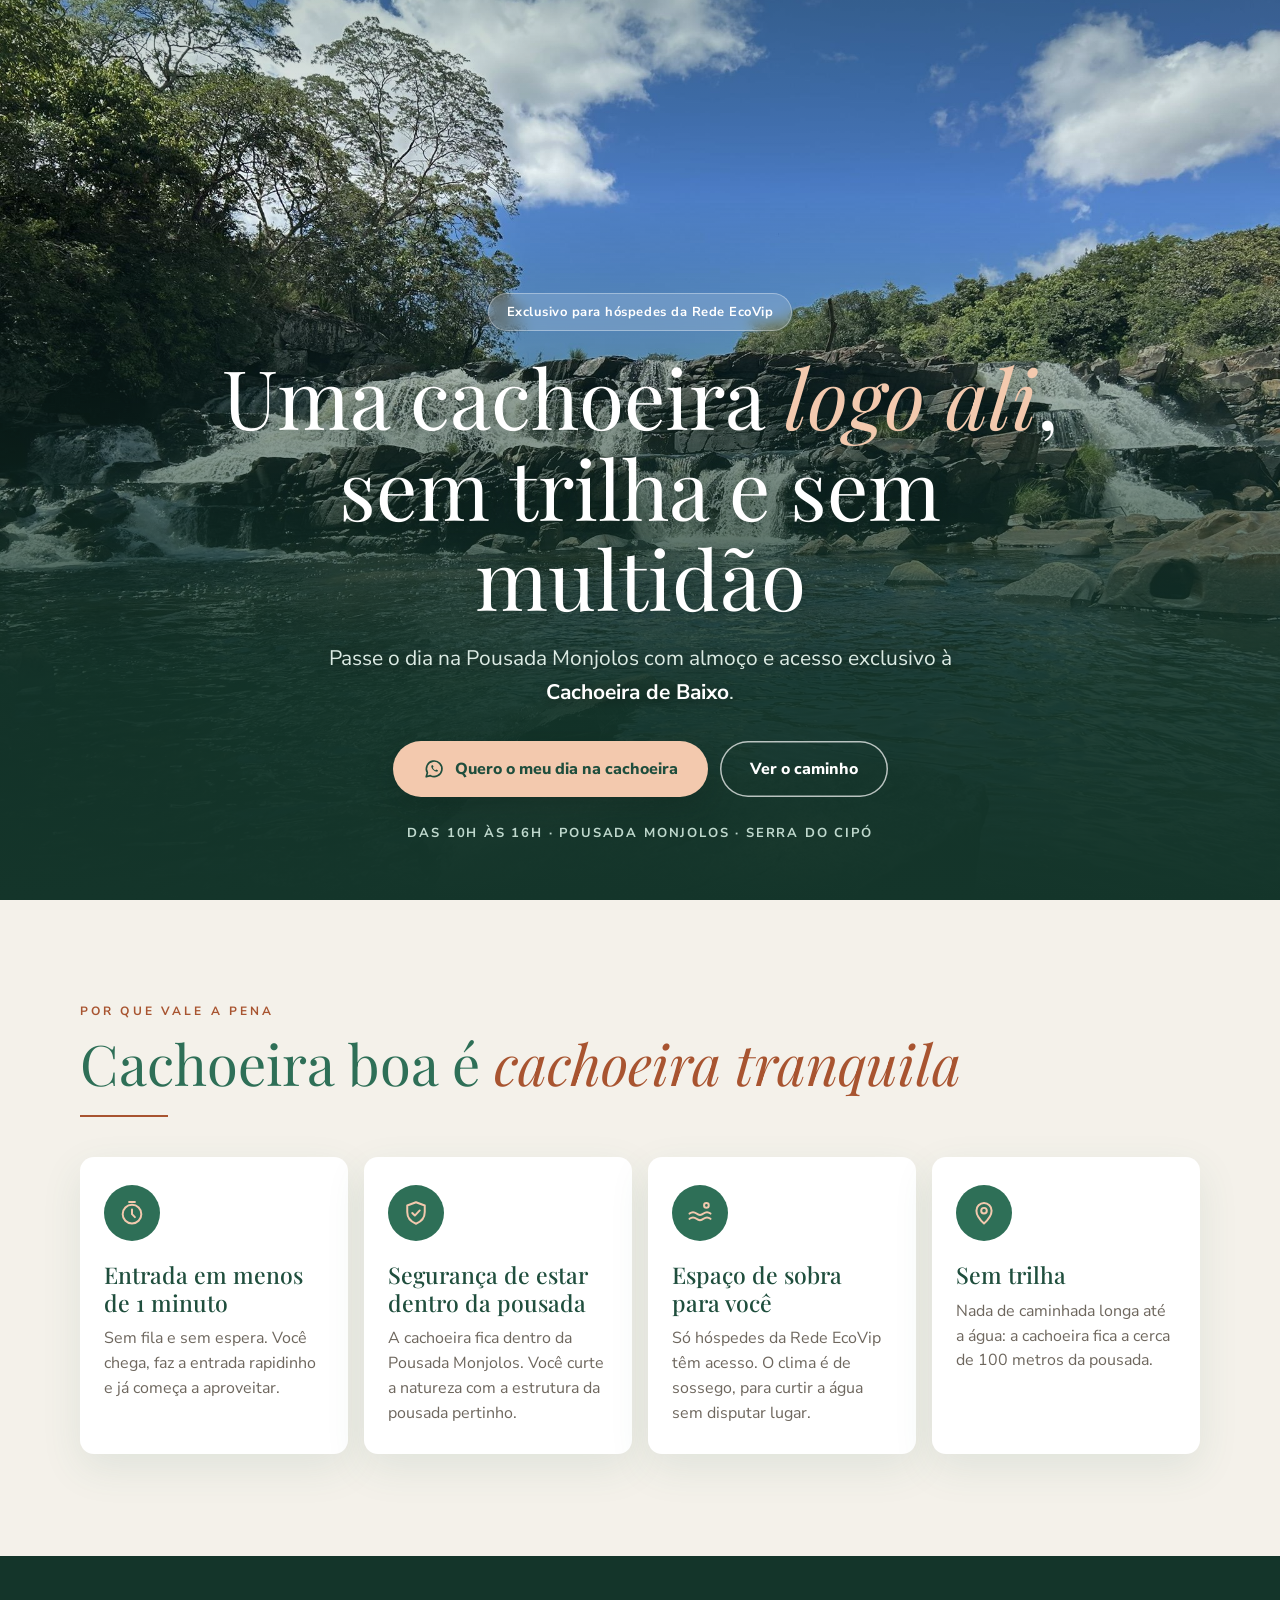
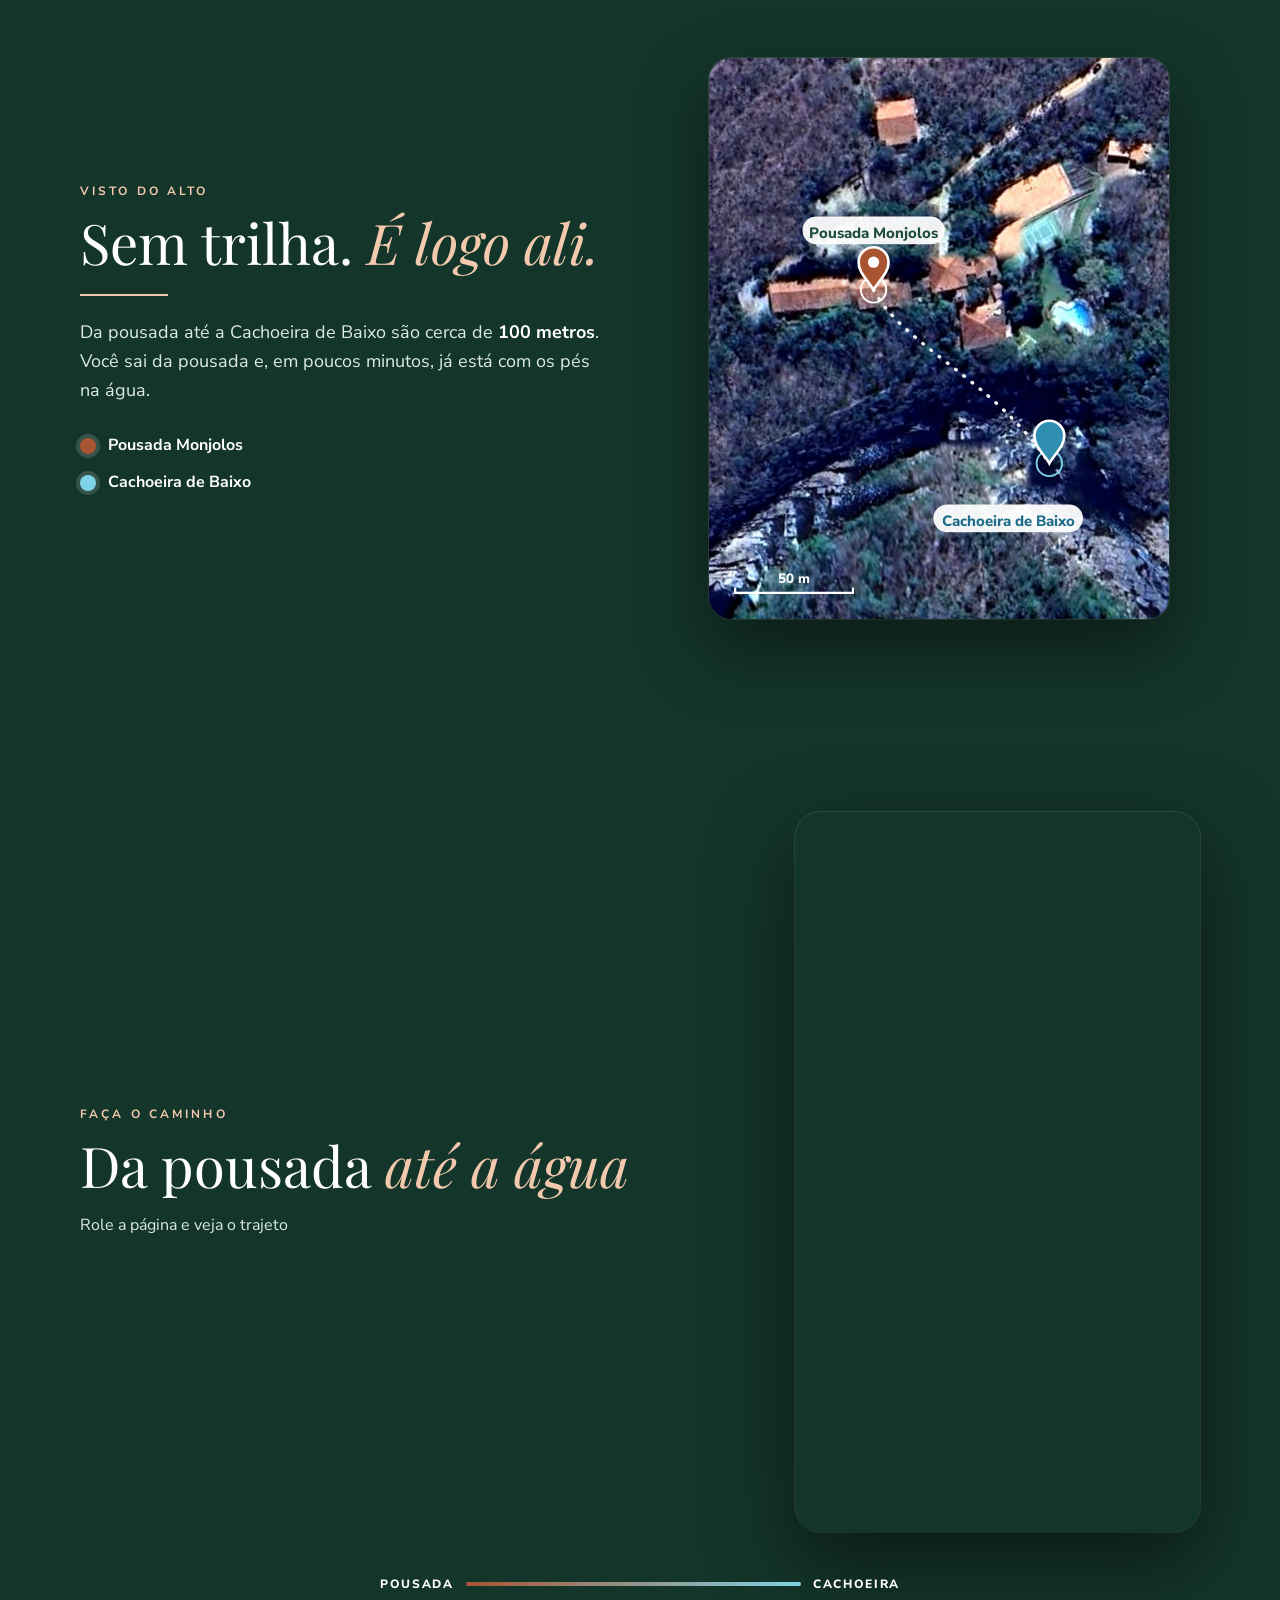
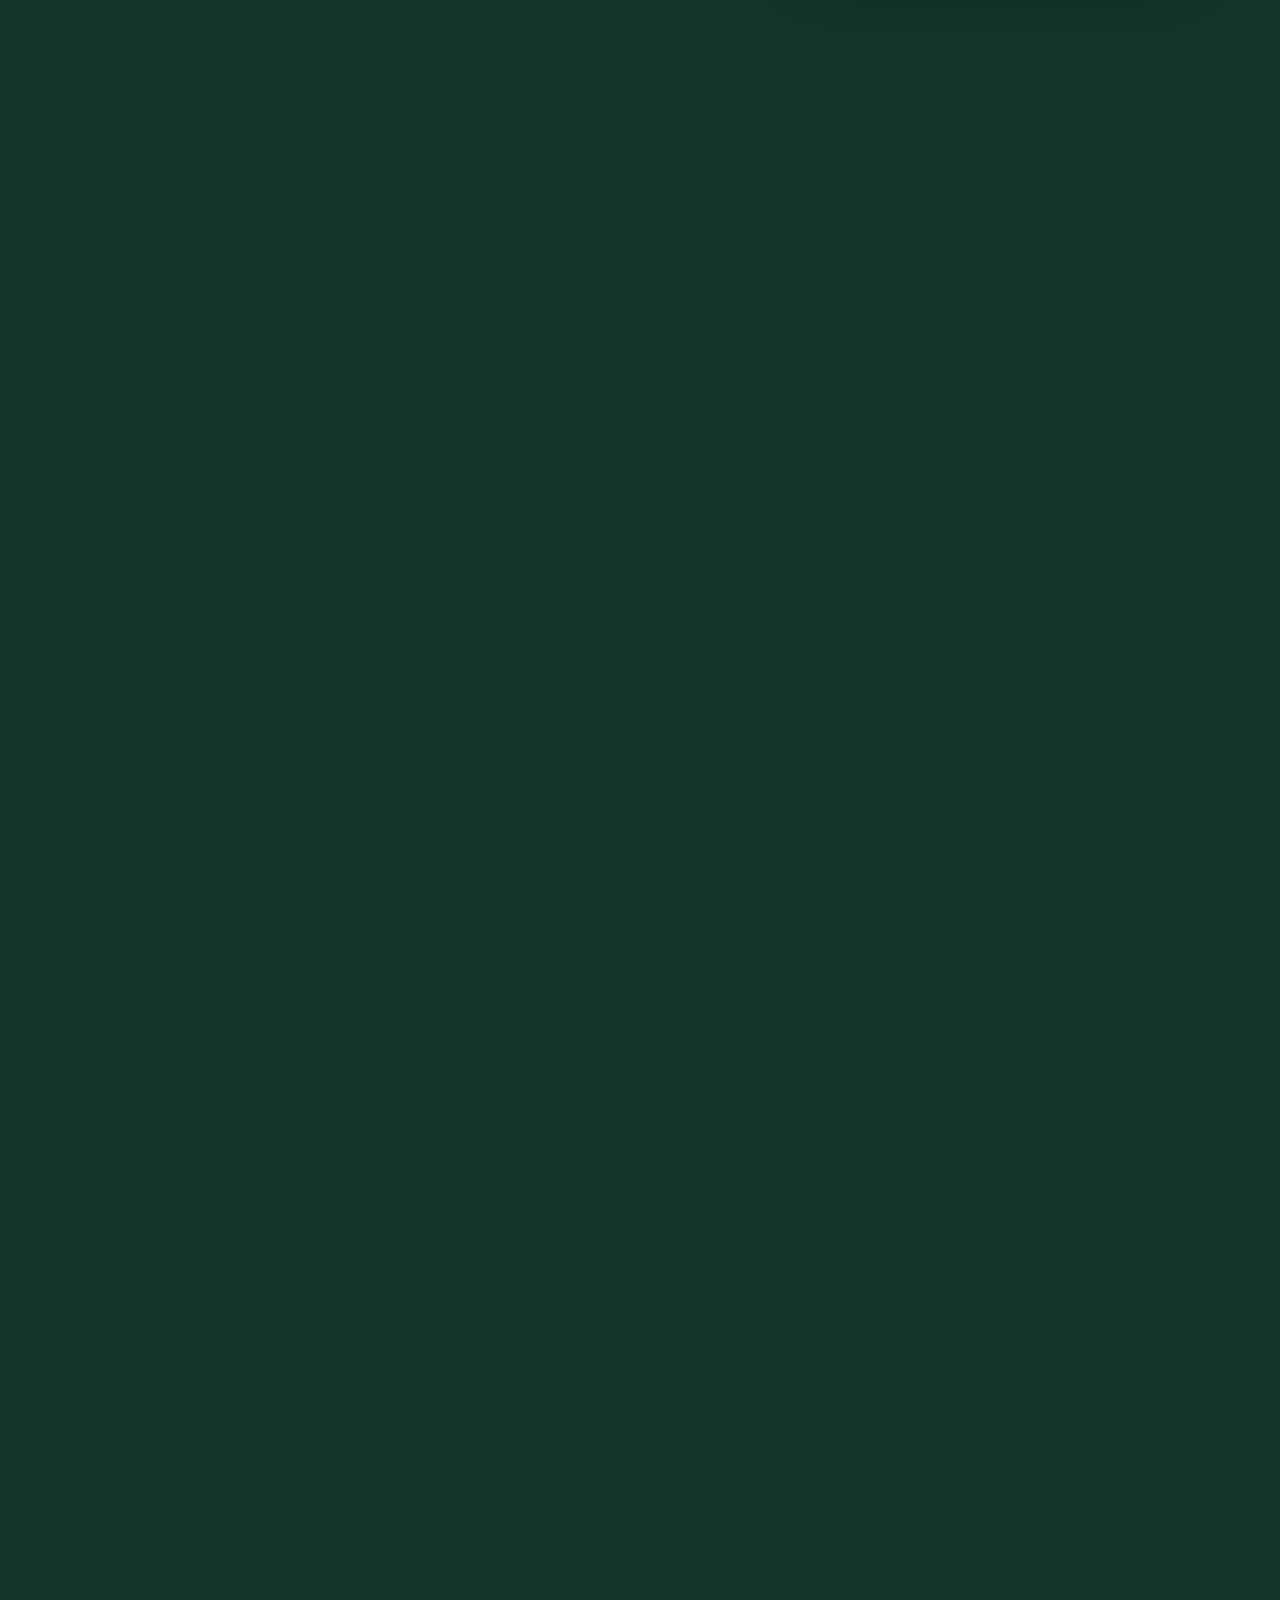
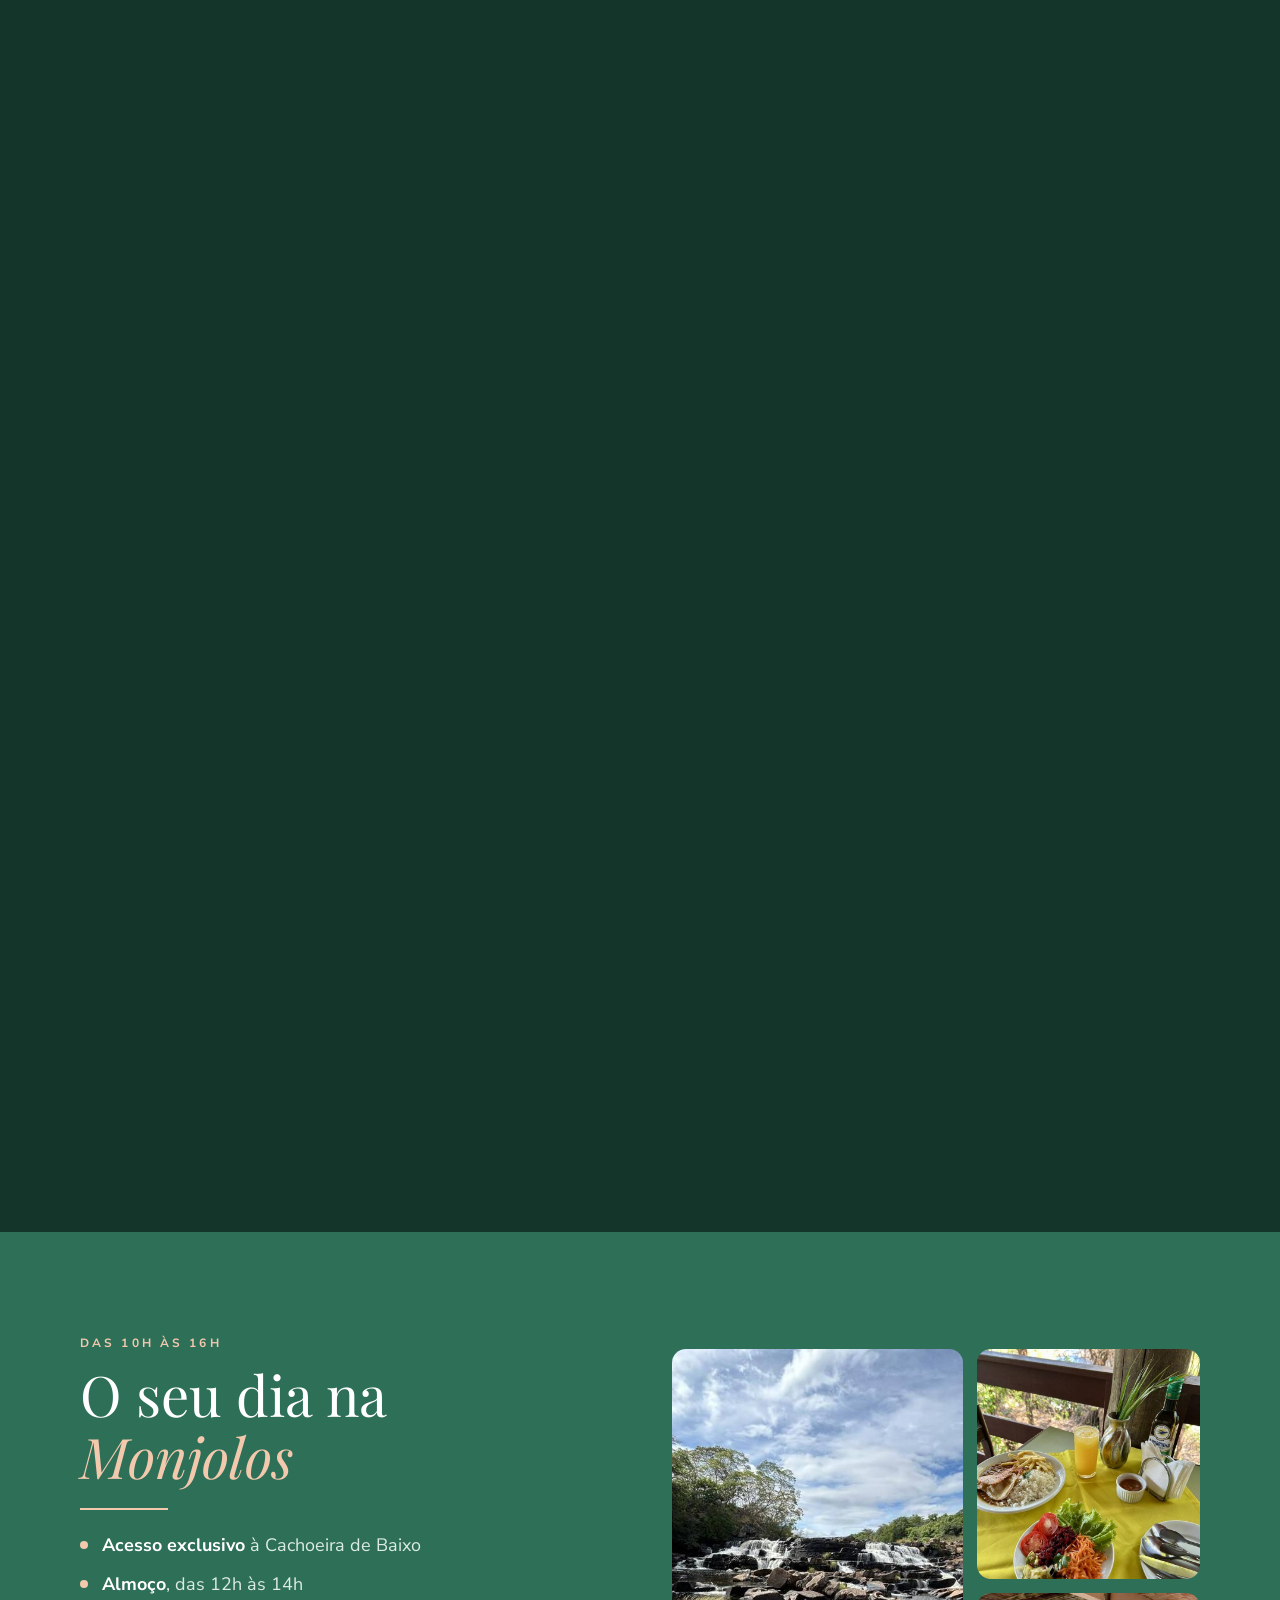
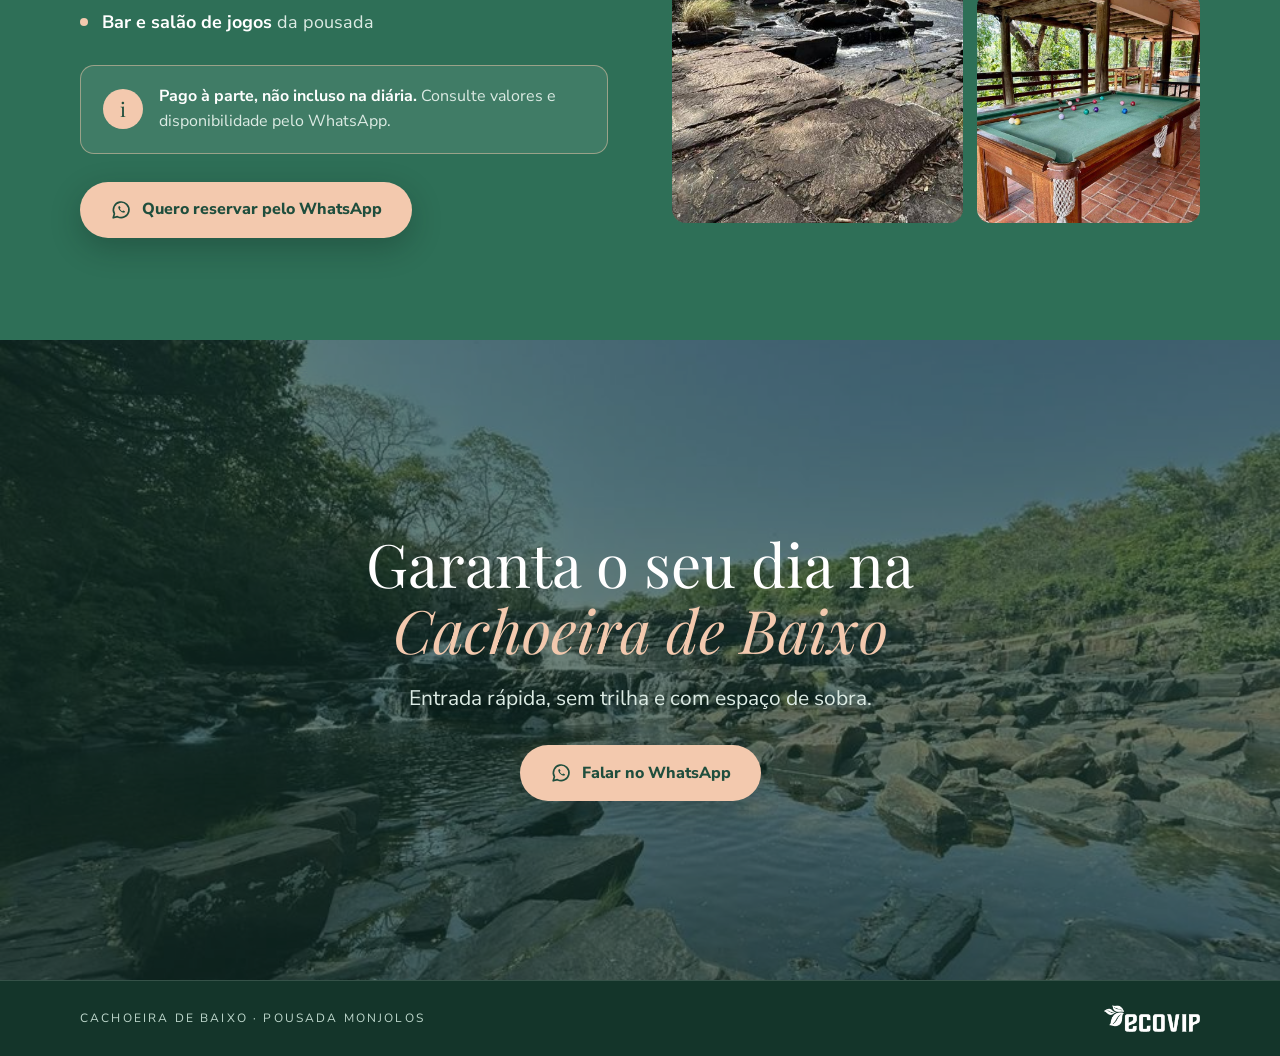
==== campanhas/cachoeira/index.html @ 19cc54f8 "Atualiza site, tour virtual e landing page da Cachoeira de Baixo Co-Authored-By: Claude Opus 5.5 <no" ====
<!doctype html>
<html lang="pt-BR">
<head>
<meta charset="utf-8">
<meta name="viewport" content="width=device-width, initial-scale=1">
<title>Cachoeira de Baixo | Pousada Monjolos · Rede EcoVip</title>
<meta name="description" content="Um dia na Pousada Monjolos com almoço e acesso exclusivo à Cachoeira de Baixo, para hóspedes da Rede EcoVip. Entrada rápida, sem trilha e com poucas pessoas.">
<link rel="preconnect" href="https://fonts.googleapis.com">
<link rel="preconnect" href="https://fonts.gstatic.com" crossorigin>
<link rel="stylesheet" href="https://fonts.googleapis.com/css2?family=Playfair+Display:ital,wght@0,400;0,500;1,400;1,500&family=Nunito+Sans:wght@300;400;600;700;800&display=swap">
<link rel="stylesheet" href="estilo.css">
</head>
<body>

<main class="lp">
  <section class="capa">
    <img class="capa__foto" src="img/capa.jpg" alt="Cachoeira de Baixo, com quedas d’água sobre as pedras" width="1600" height="1200" fetchpriority="high">
    <div class="capa__texto">
      <p class="selo">Exclusivo para hóspedes da Rede EcoVip</p>
      <h1 class="titulo titulo--capa">Uma cachoeira <em>logo ali</em>, sem trilha e sem multidão</h1>
      <p class="capa__linha">Passe o dia na Pousada Monjolos com almoço e acesso exclusivo à <strong>Cachoeira de Baixo</strong>.</p>
      <div class="capa__acoes">
        <a class="botao" href="https://wa.me/5531999582502?text=Ol%C3%A1!%20Quero%20reservar%20o%20meu%20dia%20na%20Cachoeira%20de%20Baixo%2C%20na%20Pousada%20Monjolos." target="_blank" rel="noopener"><svg viewBox="0 0 24 24" aria-hidden="true"><path d="M3.5 20.5 4.8 16A8.5 8.5 0 1 1 8 19.2l-4.5 1.3Z"/><path class="botao__fone" d="M9 8.5c0 3.3 3.2 6.5 6.5 6.5l1-1.5-2-1-1 .8c-1-.4-2.4-1.8-2.8-2.8l.8-1-1-2L9 8.5Z"/></svg>Quero o meu dia na cachoeira</a>
        <a class="botao botao--vazado" href="#caminho">Ver o caminho</a>
      </div>
      <p class="capa__info">Das 10h às 16h · Pousada Monjolos · Serra do Cipó</p>
    </div>
  </section>

  <section class="secao creme">
    <div class="dentro">
      <p class="sub">Por que vale a pena</p>
      <h2 class="titulo">Cachoeira boa é <em>cachoeira tranquila</em></h2>
      <div class="fio"></div>
      <ul class="motivos">
        <li class="motivo">
          <span class="motivo__ic" aria-hidden="true"><svg viewBox="0 0 24 24"><circle cx="12" cy="13" r="8"/><path d="M12 9v4l2.5 2.5M9.5 2.5h5"/></svg></span>
          <h3>Entrada em menos de 1&nbsp;minuto</h3>
          <p>Sem fila e sem espera. Você chega, faz a entrada rapidinho e já começa a aproveitar.</p>
        </li>
        <li class="motivo">
          <span class="motivo__ic" aria-hidden="true"><svg viewBox="0 0 24 24"><path d="M12 2.8 4.5 5.6v5.6c0 4.6 3.1 8.3 7.5 10 4.4-1.7 7.5-5.4 7.5-10V5.6L12 2.8Z"/><path d="m8.8 12 2.2 2.2 4.2-4.4"/></svg></span>
          <h3>Segurança de estar dentro da pousada</h3>
          <p>A cachoeira fica dentro da Pousada Monjolos. Você curte a natureza com a estrutura da pousada pertinho.</p>
        </li>
        <li class="motivo">
          <span class="motivo__ic" aria-hidden="true"><svg viewBox="0 0 24 24"><path d="M3 17c2-1.6 4-1.6 6 0s4 1.6 6 0 4-1.6 6 0M3 12.5c2-1.6 4-1.6 6 0s4 1.6 6 0 4-1.6 6 0"/><circle cx="17.5" cy="5.5" r="2"/></svg></span>
          <h3>Espaço de sobra para você</h3>
          <p>Só hóspedes da Rede EcoVip têm acesso. O clima é de sossego, para curtir a água sem disputar lugar.</p>
        </li>
        <li class="motivo">
          <span class="motivo__ic" aria-hidden="true"><svg viewBox="0 0 24 24"><path d="M12 21s-6.5-6-6.5-11a6.5 6.5 0 0 1 13 0c0 5-6.5 11-6.5 11Z"/><circle cx="12" cy="10" r="2.4"/></svg></span>
          <h3>Sem trilha</h3>
          <p>Nada de caminhada longa até a água: a cachoeira fica a cerca de 100&nbsp;metros da pousada.</p>
        </li>
      </ul>
    </div>
  </section>

  <section class="secao escuro" id="mapa">
    <div class="dentro mapa">
      <div class="mapa__texto">
        <p class="sub">Visto do alto</p>
        <h2 class="titulo">Sem trilha. <em>É logo ali.</em></h2>
        <div class="fio"></div>
        <p class="txt">Da pousada até a Cachoeira de Baixo são cerca de <strong>100 metros</strong>. Você sai da pousada e, em poucos minutos, já está com os pés na água.</p>
        <ul class="legenda">
          <li><span class="legenda__ponto legenda__ponto--pousada"></span>Pousada Monjolos</li>
          <li><span class="legenda__ponto legenda__ponto--cachoeira"></span>Cachoeira de Baixo</li>
        </ul>
      </div>
      <figure class="mapa__figura">
        <img src="img/mapa.jpg" alt="Imagem de satélite com a Pousada Monjolos e, logo abaixo, a Cachoeira de Baixo" width="1230" height="1500" loading="lazy">
        <svg class="mapa__marcas" viewBox="0 0 1230 1500" aria-hidden="true">
          <path class="mapa__rota" d="M440 620 C 520 770, 760 860, 910 1084"/>
          <g class="mapa__pino mapa__pino--pousada" transform="translate(440 620)">
            <circle class="mapa__onda" r="34"/>
            <path d="M0 0 C -14 -26 -40 -44 -40 -74 A 40 40 0 0 1 40 -74 C 40 -44 14 -26 0 0 Z"/>
            <circle cy="-74" r="15" class="mapa__miolo"/>
          </g>
          <g class="mapa__rotulo" transform="translate(440 480)"><rect x="-190" y="-56" width="380" height="74" rx="37"/><text y="-8">Pousada Monjolos</text></g>
          <g class="mapa__pino mapa__pino--cachoeira" transform="translate(910 1084)">
            <circle class="mapa__onda" r="34"/>
            <path d="M0 0 C -14 -26 -40 -44 -40 -74 A 40 40 0 0 1 40 -74 C 40 -44 14 -26 0 0 Z"/>
            <path class="mapa__gota" d="M0 -94 C -9 -80 -14 -73 -14 -66 A 14 14 0 0 0 14 -66 C 14 -73 9 -80 0 -94 Z"/>
          </g>
          <g class="mapa__rotulo mapa__rotulo--cachoeira" transform="translate(800 1250)"><rect x="-200" y="-56" width="400" height="74" rx="37"/><text y="-8">Cachoeira de Baixo</text></g>
          <g class="mapa__escala" transform="translate(70 1430)"><path d="M0 -14 V0 H315 V-14"/><text x="157" y="-26">50 m</text></g>
        </svg>
      </figure>
    </div>
  </section>

  <section class="passeio" id="caminho">
    <div class="passeio__palco">
      <div class="passeio__cab">
        <p class="sub">Faça o caminho</p>
        <h2 class="titulo">Da pousada <em>até a água</em></h2>
        <p class="passeio__dica">Role a página e veja o trajeto</p>
      </div>
      <div class="passeio__quadros">
<!-- PASSEIO:INICIO -->
        <figure class="passeio__q"><img src="img/passeio/01.jpg" alt="Saindo da varanda" loading="eager" decoding="async"><figcaption>Saindo da varanda</figcaption></figure>
        <figure class="passeio__q"><img src="img/passeio/02.jpg" alt="Pelo jardim" loading="eager" decoding="async"><figcaption>Pelo jardim</figcaption></figure>
        <figure class="passeio__q"><img src="img/passeio/03.jpg" alt="Passando pela piscina" loading="eager" decoding="async"><figcaption>Passando pela piscina</figcaption></figure>
        <figure class="passeio__q"><img src="img/passeio/04.jpg" alt="A cachoeira já aparece" loading="eager" decoding="async"><figcaption>A cachoeira já aparece</figcaption></figure>
        <figure class="passeio__q"><img src="img/passeio/05.jpg" alt="Mais alguns passos" loading="eager" decoding="async"><figcaption>Mais alguns passos</figcaption></figure>
        <figure class="passeio__q"><img src="img/passeio/06.jpg" alt="Chegando" loading="eager" decoding="async"><figcaption>Chegando</figcaption></figure>
        <figure class="passeio__q"><img src="img/passeio/07.jpg" alt="Pronto: Cachoeira de Baixo" loading="eager" decoding="async"><figcaption>Pronto: Cachoeira de Baixo</figcaption></figure>
<!-- PASSEIO:FIM -->
      </div>
      <div class="passeio__barra" aria-hidden="true"><span>Pousada</span><i></i><span>Cachoeira</span></div>
    </div>
  </section>

  <section class="secao verde">
    <div class="dentro incluso">
      <div>
        <p class="sub">Das 10h às 16h</p>
        <h2 class="titulo">O seu dia na <em>Monjolos</em></h2>
        <div class="fio"></div>
        <ul class="lista">
          <li><span><strong>Acesso exclusivo</strong> à Cachoeira de Baixo</span></li>
          <li><span><strong>Almoço</strong>, das 12h às 14h</span></li>
          <li><span><strong>Bar e salão de jogos</strong> da pousada</span></li>
        </ul>
        <div class="aviso">
          <span class="aviso__i" aria-hidden="true">i</span>
          <p><strong>Pago à parte, não incluso na diária.</strong> Consulte valores e disponibilidade pelo WhatsApp.</p>
        </div>
        <p class="chamada"><a class="botao" href="https://wa.me/5531999582502?text=Ol%C3%A1!%20Quero%20reservar%20o%20meu%20dia%20na%20Cachoeira%20de%20Baixo%2C%20na%20Pousada%20Monjolos." target="_blank" rel="noopener"><svg viewBox="0 0 24 24" aria-hidden="true"><path d="M3.5 20.5 4.8 16A8.5 8.5 0 1 1 8 19.2l-4.5 1.3Z"/><path class="botao__fone" d="M9 8.5c0 3.3 3.2 6.5 6.5 6.5l1-1.5-2-1-1 .8c-1-.4-2.4-1.8-2.8-2.8l.8-1-1-2L9 8.5Z"/></svg>Quero reservar pelo WhatsApp</a></p>
      </div>
      <div class="mosaico">
        <img src="img/cachoeira-05.jpg" alt="Grandes lajes de pedra diante da cachoeira" loading="lazy">
        <img src="img/almoco-03.jpg" alt="Mesa posta com pratos de comida, salada e suco, de frente para a mata" loading="lazy">
        <img src="img/jogos-03.jpg" alt="Mesa de sinuca no salão aberto, com a mata ao fundo" loading="lazy">
      </div>
    </div>
  </section>

  <section class="final">
    <img class="final__foto" src="img/cachoeira-02.jpg" alt="" loading="lazy">
    <div class="final__texto">
      <h2 class="titulo">Garanta o seu dia na <em>Cachoeira de Baixo</em></h2>
      <p class="capa__linha">Entrada rápida, sem trilha e com espaço de sobra.</p>
      <a class="botao" href="https://wa.me/5531999582502?text=Ol%C3%A1!%20Quero%20reservar%20o%20meu%20dia%20na%20Cachoeira%20de%20Baixo%2C%20na%20Pousada%20Monjolos." target="_blank" rel="noopener"><svg viewBox="0 0 24 24" aria-hidden="true"><path d="M3.5 20.5 4.8 16A8.5 8.5 0 1 1 8 19.2l-4.5 1.3Z"/><path class="botao__fone" d="M9 8.5c0 3.3 3.2 6.5 6.5 6.5l1-1.5-2-1-1 .8c-1-.4-2.4-1.8-2.8-2.8l.8-1-1-2L9 8.5Z"/></svg>Falar no WhatsApp</a>
    </div>
  </section>
</main>

<footer class="rodape">
  <span>Cachoeira de Baixo · Pousada Monjolos</span>
  <img src="img/ecovip-branco.png" alt="EcoVip" width="352" height="98" loading="lazy">
</footer>
</body>
</html>
---- campanhas/cachoeira/estilo.css ----
:root {
  --verde: #2E6F57;
  --verde-esc: #1F4E3D;
  --noite: #14352A;
  --terra: #A85430;
  --pessego: #F3C9AE;
  --creme: #F4F1EA;
  --texto: #2D2A26;
  --suave: #6E675E;
  --claro: #DCEBE4;
  --agua: #7FD3E6;
  --raio: 14px;
}

* { box-sizing: border-box; margin: 0; padding: 0; }
html { -webkit-text-size-adjust: 100%; }
body { font-family: 'Nunito Sans', Arial, sans-serif; color: var(--texto); background: var(--creme); line-height: 1.6; }
img { display: block; max-width: 100%; height: auto; }

.dentro { width: min(1120px, 100% - 32px); margin-inline: auto; }
.secao { padding: clamp(64px, 8vw, 112px) 0; }
.creme { background: var(--creme); }
.verde { background: var(--verde); }
.escuro { background: var(--noite); }

.sub { font-size: 12px; font-weight: 700; letter-spacing: .26em; text-transform: uppercase; color: var(--terra); }
.titulo { font-family: 'Playfair Display', Georgia, serif; font-weight: 400; font-size: clamp(36px, 4.6vw, 56px); line-height: 1.1; color: var(--verde); margin-top: 10px; }
.titulo em { font-style: italic; color: var(--terra); }
.fio { width: 88px; height: 2px; background: var(--terra); margin: 22px 0; }
.txt { font-size: 18px; color: var(--suave); }
.txt strong { color: var(--texto); font-weight: 700; }

.verde .sub, .escuro .sub, .passeio .sub { color: var(--pessego); }
.verde .titulo, .escuro .titulo, .passeio .titulo { color: #fff; }
.verde .titulo em, .escuro .titulo em, .passeio .titulo em { color: var(--pessego); }
.verde .fio, .escuro .fio { background: var(--pessego); }
.verde .txt, .escuro .txt { color: var(--claro); }
.verde .txt strong, .escuro .txt strong { color: #fff; }

/* botões */
.botao { display: inline-flex; align-items: center; justify-content: center; gap: 10px; padding: 17px 30px; border-radius: 99px; background: var(--pessego); color: var(--verde-esc); font-size: 16px; font-weight: 800; line-height: 1.2; text-decoration: none; box-shadow: 0 10px 30px rgba(10, 30, 22, .28); transition: background-color .2s ease, transform .2s ease; }
.botao svg { flex: none; width: 22px; height: 22px; fill: none; stroke: currentColor; stroke-width: 1.8; stroke-linejoin: round; }
.botao .botao__fone { fill: currentColor; stroke: none; }
.botao:hover { background: #fff; color: var(--verde-esc); transform: translateY(-2px); }
.botao--vazado { background: transparent; color: #fff; box-shadow: inset 0 0 0 1.5px rgba(255, 255, 255, .7); }
.botao--vazado:hover { background: rgba(255, 255, 255, .14); color: #fff; }

/* capa */
.capa { position: relative; display: flex; align-items: flex-end; justify-content: center; min-height: min(100svh, 900px); background: var(--verde-esc); overflow: hidden; }
.capa__foto { position: absolute; inset: 0; width: 100%; height: 100%; object-fit: cover; object-position: center 45%; }
.capa::after { content: ''; position: absolute; inset: 0; background: linear-gradient(180deg, rgba(20, 53, 42, .25) 0%, rgba(20, 53, 42, 0) 22%, rgba(20, 53, 42, .5) 50%, rgba(20, 53, 42, .92) 76%, var(--noite) 100%); }
.capa__texto { position: relative; z-index: 1; width: min(900px, 100% - 32px); padding: 140px 0 56px; text-align: center; }
.selo { display: inline-block; padding: 8px 18px; border-radius: 99px; background: rgba(255, 255, 255, .16); border: 1px solid rgba(255, 255, 255, .35); color: #fff; font-size: 13px; font-weight: 700; letter-spacing: .04em; backdrop-filter: blur(6px); }
.titulo--capa { color: #fff; font-size: clamp(42px, 6.6vw, 82px); margin-top: 20px; text-shadow: 0 2px 20px rgba(10, 30, 22, .5); }
.titulo--capa em { color: var(--pessego); }
.capa__linha { font-size: clamp(17px, 1.7vw, 21px); color: var(--claro); margin: 20px auto 0; max-width: 640px; text-shadow: 0 1px 14px rgba(10, 30, 22, .55); }
.capa__linha strong { color: #fff; font-weight: 700; }
.capa__acoes { display: flex; flex-wrap: wrap; justify-content: center; gap: 12px; margin-top: 32px; }
.capa__info { margin-top: 26px; color: #BFD8CD; font-size: 13px; font-weight: 700; letter-spacing: .14em; text-transform: uppercase; }

/* motivos */
.motivos { list-style: none; display: grid; grid-template-columns: repeat(4, minmax(0, 1fr)); gap: 16px; margin-top: 40px; }
.motivo { padding: 28px 24px; border-radius: var(--raio); background: #fff; box-shadow: 0 14px 40px rgba(46, 111, 87, .1); }
.motivo__ic { display: grid; place-items: center; width: 56px; height: 56px; border-radius: 50%; background: var(--verde); color: var(--pessego); }
.motivo__ic svg { width: 28px; height: 28px; fill: none; stroke: currentColor; stroke-width: 1.7; stroke-linecap: round; stroke-linejoin: round; }
.motivo h3 { font-family: 'Playfair Display', Georgia, serif; font-weight: 500; font-size: 23px; line-height: 1.2; color: var(--verde-esc); margin: 20px 0 10px; }
.motivo p { color: var(--suave); font-size: 16px; line-height: 1.55; }

/* mapa */
.mapa { display: grid; grid-template-columns: minmax(0, 1fr) minmax(0, 1fr); gap: clamp(32px, 6vw, 80px); align-items: center; }
.legenda { list-style: none; display: grid; gap: 12px; margin-top: 28px; color: #fff; font-weight: 700; }
.legenda li { display: flex; align-items: center; gap: 12px; }
.legenda__ponto { width: 16px; height: 16px; border-radius: 50%; box-shadow: 0 0 0 4px rgba(255, 255, 255, .15); }
.legenda__ponto--pousada { background: var(--terra); }
.legenda__ponto--cachoeira { background: var(--agua); }
.mapa__figura { position: relative; justify-self: center; width: min(100%, 460px); border-radius: 22px; overflow: hidden; box-shadow: 0 30px 70px rgba(0, 0, 0, .45), 0 0 0 1px rgba(255, 255, 255, .12); }
.mapa__figura img { width: 100%; }
.mapa__marcas { position: absolute; inset: 0; width: 100%; height: 100%; }
.mapa__rota { fill: none; stroke: #fff; stroke-width: 9; stroke-linecap: round; stroke-dasharray: 2 26; opacity: .95; animation: rota 1.6s linear infinite; }
.mapa__pino path { stroke: #fff; stroke-width: 7; }
.mapa__pino--pousada path { fill: var(--terra); }
.mapa__pino--cachoeira > path { fill: #2F8FB0; }
.mapa__miolo { fill: #fff; }
.mapa__gota { fill: #fff; stroke: none !important; }
.mapa__onda { fill: none; stroke: #fff; stroke-width: 5; transform-box: fill-box; transform-origin: center; animation: onda 2.2s ease-out infinite; }
.mapa__pino--cachoeira .mapa__onda { stroke: var(--agua); animation-delay: 1.1s; }
.mapa__rotulo rect { fill: rgba(255, 255, 255, .94); }
.mapa__rotulo text { font-family: 'Nunito Sans', Arial, sans-serif; font-size: 40px; font-weight: 800; fill: var(--verde-esc); text-anchor: middle; dominant-baseline: middle; }
.mapa__rotulo--cachoeira text { fill: #1F6E89; }
.mapa__escala path { fill: none; stroke: #fff; stroke-width: 6; }
.mapa__escala text { font-family: 'Nunito Sans', Arial, sans-serif; font-size: 36px; font-weight: 800; fill: #fff; text-anchor: middle; }
@keyframes onda { from { transform: scale(.6); opacity: 1; } to { transform: scale(2.6); opacity: 0; } }
@keyframes rota { to { stroke-dashoffset: -28; } }

/* passeio: a página rola e as fotos avançam até a cachoeira */
.passeio { position: relative; background: var(--noite); }
.passeio__palco { position: relative; display: grid; grid-template-columns: minmax(0, 1fr) auto; align-items: center; gap: clamp(24px, 5vw, 72px); width: min(1120px, 100% - 32px); margin-inline: auto; padding: clamp(64px, 8vw, 104px) 0; }
.passeio__dica { margin-top: 18px; color: var(--claro); font-size: 16px; }
.passeio__quadros { position: relative; display: grid; gap: 16px; width: min(100%, 420px); }
.passeio__q { position: relative; border-radius: 22px; overflow: hidden; background: var(--verde-esc); }
.passeio__q img { width: 100%; aspect-ratio: 9 / 16; object-fit: cover; }
.passeio__q figcaption { position: absolute; left: 16px; right: 16px; bottom: 16px; padding: 12px 18px; border-radius: 99px; background: rgba(255, 255, 255, .94); color: var(--verde-esc); font-weight: 800; font-size: 15px; text-align: center; }
.passeio__barra { display: none; }

/* com suporte à animação ligada à rolagem: palco fixo e as fotos trocam enquanto a página desce */
@supports (animation-timeline: view()) {
  @media (prefers-reduced-motion: no-preference) {
    .passeio { height: calc(var(--quadros, 7) * 70vh + 100vh); view-timeline-name: --passeio; }
    .passeio__palco { position: sticky; top: 0; height: 100vh; height: 100svh; padding: 0; }
    .passeio__quadros { display: block; height: min(80svh, 760px); aspect-ratio: 9 / 16; width: auto; max-width: 100%; border-radius: 26px; overflow: hidden; box-shadow: 0 30px 80px rgba(0, 0, 0, .5), 0 0 0 1px rgba(255, 255, 255, .12); }
    .passeio__q { position: absolute; inset: 0; border-radius: 0; opacity: 0; animation: q-meio linear both; animation-timeline: --passeio; }
    .passeio__q img { height: 100%; aspect-ratio: auto; transform-origin: 50% 60%; animation: q-zoom linear both; animation-timeline: --passeio; }
    .passeio__q:first-child { animation-name: q-ini; }
    .passeio__q:last-child { animation-name: q-fim; }
    .passeio__barra { position: absolute; left: 0; right: 0; bottom: 28px; display: flex; align-items: center; gap: 12px; width: min(520px, 100%); margin-inline: auto; color: #fff; font-size: 12px; font-weight: 800; letter-spacing: .14em; text-transform: uppercase; }
    .passeio__barra i { position: relative; flex: 1; height: 4px; border-radius: 4px; background: rgba(255, 255, 255, .22); overflow: hidden; }
    .passeio__barra i::after { content: ''; position: absolute; inset: 0; background: linear-gradient(90deg, var(--terra), var(--agua)); transform-origin: left; animation: barra linear both; animation-timeline: --passeio; animation-range: contain 0% contain 100%; }
  }
}
@keyframes q-ini { 0%, 70% { opacity: 1; } 100% { opacity: 0; } }
@keyframes q-meio { 0% { opacity: 0; } 25%, 70% { opacity: 1; } 100% { opacity: 0; } }
@keyframes q-fim { 0% { opacity: 0; } 30%, 100% { opacity: 1; } }
@keyframes q-zoom { from { transform: scale(1); } to { transform: scale(1.16); } }
@keyframes barra { from { transform: scaleX(0); } to { transform: scaleX(1); } }
/* PASSEIO:INICIO */
.passeio { --quadros: 7; }
.passeio__q:nth-child(1), .passeio__q:nth-child(1) img { animation-range: contain 0% contain 18.2%; }
.passeio__q:nth-child(2), .passeio__q:nth-child(2) img { animation-range: contain 10.4% contain 32.5%; }
.passeio__q:nth-child(3), .passeio__q:nth-child(3) img { animation-range: contain 24.6% contain 46.8%; }
.passeio__q:nth-child(4), .passeio__q:nth-child(4) img { animation-range: contain 38.9% contain 61.1%; }
.passeio__q:nth-child(5), .passeio__q:nth-child(5) img { animation-range: contain 53.2% contain 75.4%; }
.passeio__q:nth-child(6), .passeio__q:nth-child(6) img { animation-range: contain 67.5% contain 89.6%; }
.passeio__q:nth-child(7), .passeio__q:nth-child(7) img { animation-range: contain 81.8% contain 100%; }
/* PASSEIO:FIM */

/* incluso */
.incluso { display: grid; grid-template-columns: minmax(0, 1fr) minmax(0, 1fr); gap: clamp(32px, 5vw, 64px); align-items: center; }
.lista { list-style: none; display: grid; gap: 12px; margin-top: 4px; color: var(--claro); font-size: 18px; line-height: 1.45; }
.lista li { display: grid; grid-template-columns: 22px 1fr; }
.lista li::before { content: ''; width: 8px; height: 8px; margin-top: 9px; border-radius: 50%; background: var(--pessego); }
.lista strong { color: #fff; font-weight: 700; }
.aviso { display: flex; gap: 16px; align-items: center; margin-top: 30px; padding: 18px 22px; border: 1px solid rgba(243, 201, 174, .5); border-radius: var(--raio); background: rgba(255, 255, 255, .09); color: var(--claro); font-size: 16px; }
.aviso strong { color: #fff; font-weight: 700; }
.aviso__i { flex: none; display: grid; place-items: center; width: 40px; height: 40px; border-radius: 50%; background: var(--pessego); color: var(--verde-esc); font-family: 'Playfair Display', Georgia, serif; font-size: 20px; }
.chamada { margin-top: 28px; }
.mosaico { display: grid; grid-template-columns: 1.3fr 1fr; grid-template-rows: repeat(2, clamp(170px, 18vw, 230px)); gap: 14px; }
.mosaico img { width: 100%; height: 100%; object-fit: cover; border-radius: var(--raio); }
.mosaico img:first-child { grid-row: span 2; }

/* chamada final */
.final { position: relative; display: grid; place-items: center; min-height: min(80svh, 640px); overflow: hidden; background: var(--verde-esc); text-align: center; }
.final__foto { position: absolute; inset: 0; width: 100%; height: 100%; object-fit: cover; }
.final::after { content: ''; position: absolute; inset: 0; background: rgba(20, 53, 42, .62); }
.final__texto { position: relative; z-index: 1; width: min(760px, 100% - 32px); padding: 80px 0; }
.final .titulo { color: #fff; font-size: clamp(36px, 5vw, 60px); }
.final .titulo em { color: var(--pessego); }
.final .botao { margin-top: 30px; }

.rodape { display: flex; justify-content: space-between; align-items: center; gap: 16px; flex-wrap: wrap; background: var(--noite); border-top: 1px solid rgba(255, 255, 255, .14); color: #BFD8CD; font-size: 12px; letter-spacing: .18em; text-transform: uppercase; padding: 24px max(16px, calc((100% - 1120px) / 2)); }
.rodape img { width: 96px; }

@media (max-width: 980px) {
  .motivos { grid-template-columns: repeat(2, minmax(0, 1fr)); }
}

@media (max-width: 820px) {
  .mapa, .incluso { grid-template-columns: 1fr; }
  .passeio__palco { grid-template-columns: 1fr; justify-items: center; text-align: center; }
  .mosaico { grid-template-rows: repeat(2, 180px); }
}

@media (max-width: 820px) {
  @supports (animation-timeline: view()) {
    @media (prefers-reduced-motion: no-preference) {
      .passeio__palco { align-content: center; gap: 18px; }
      .passeio__cab .titulo { font-size: 30px; }
      .passeio__dica, .passeio__cab .sub { display: none; }
      .passeio__quadros { height: min(66svh, 600px); }
      .passeio__barra { bottom: 18px; padding-inline: 16px; }
    }
  }
}

@media (max-width: 560px) {
  .motivos { grid-template-columns: 1fr; }
  .capa__acoes .botao { width: 100%; }
  .sub { letter-spacing: .2em; }
  .rodape { justify-content: center; text-align: center; }
}
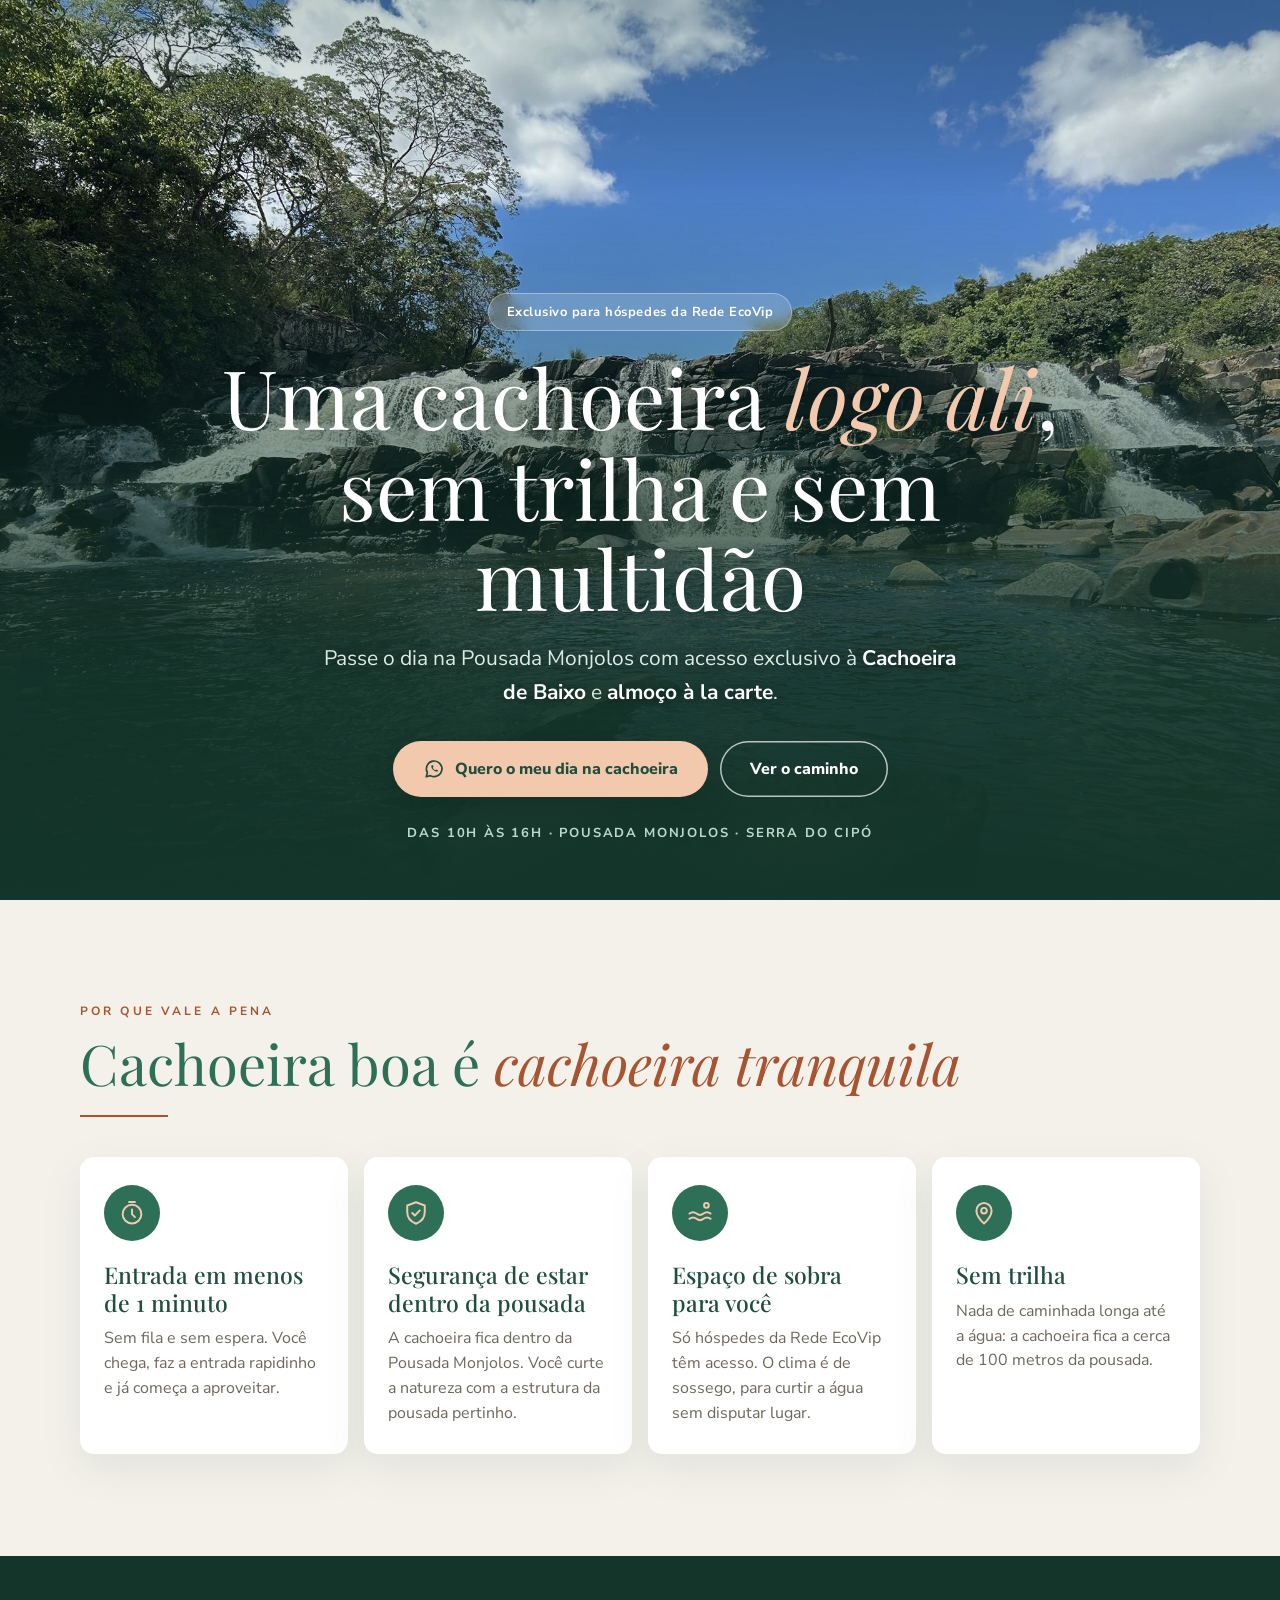
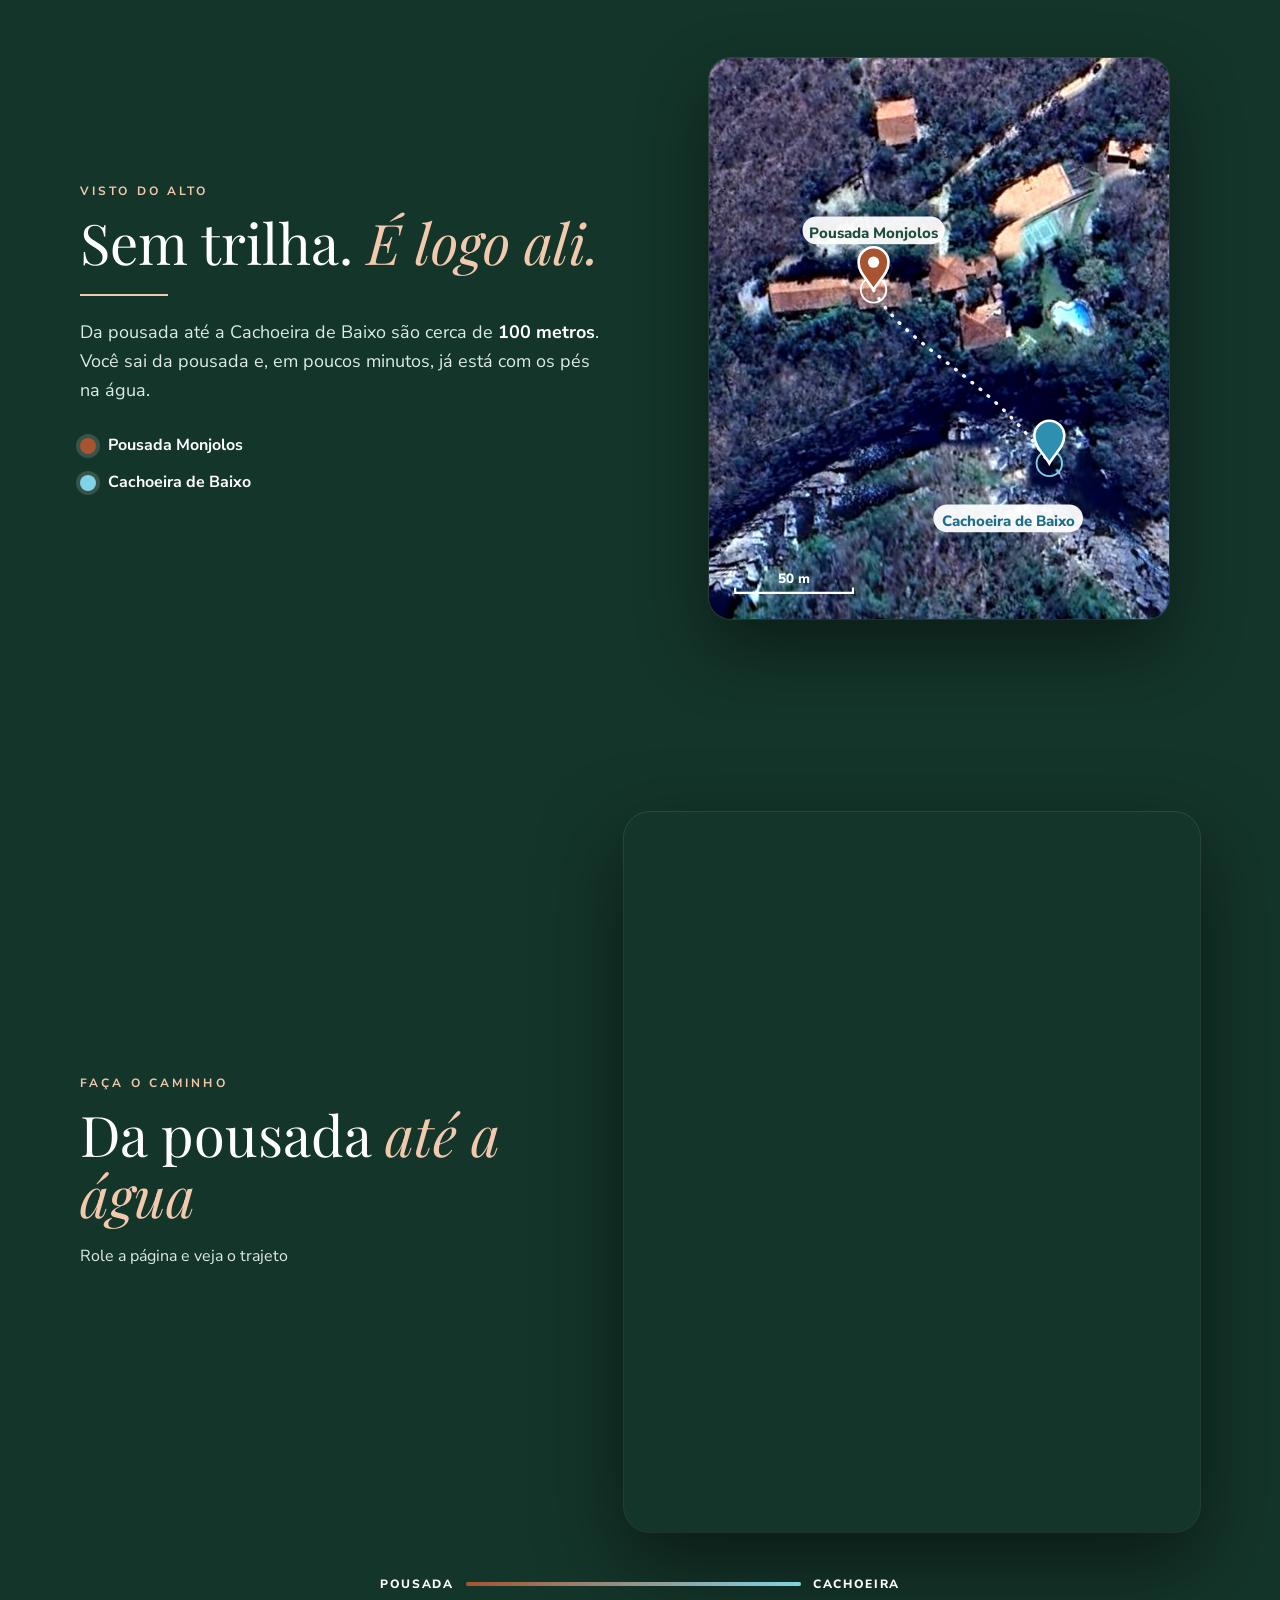
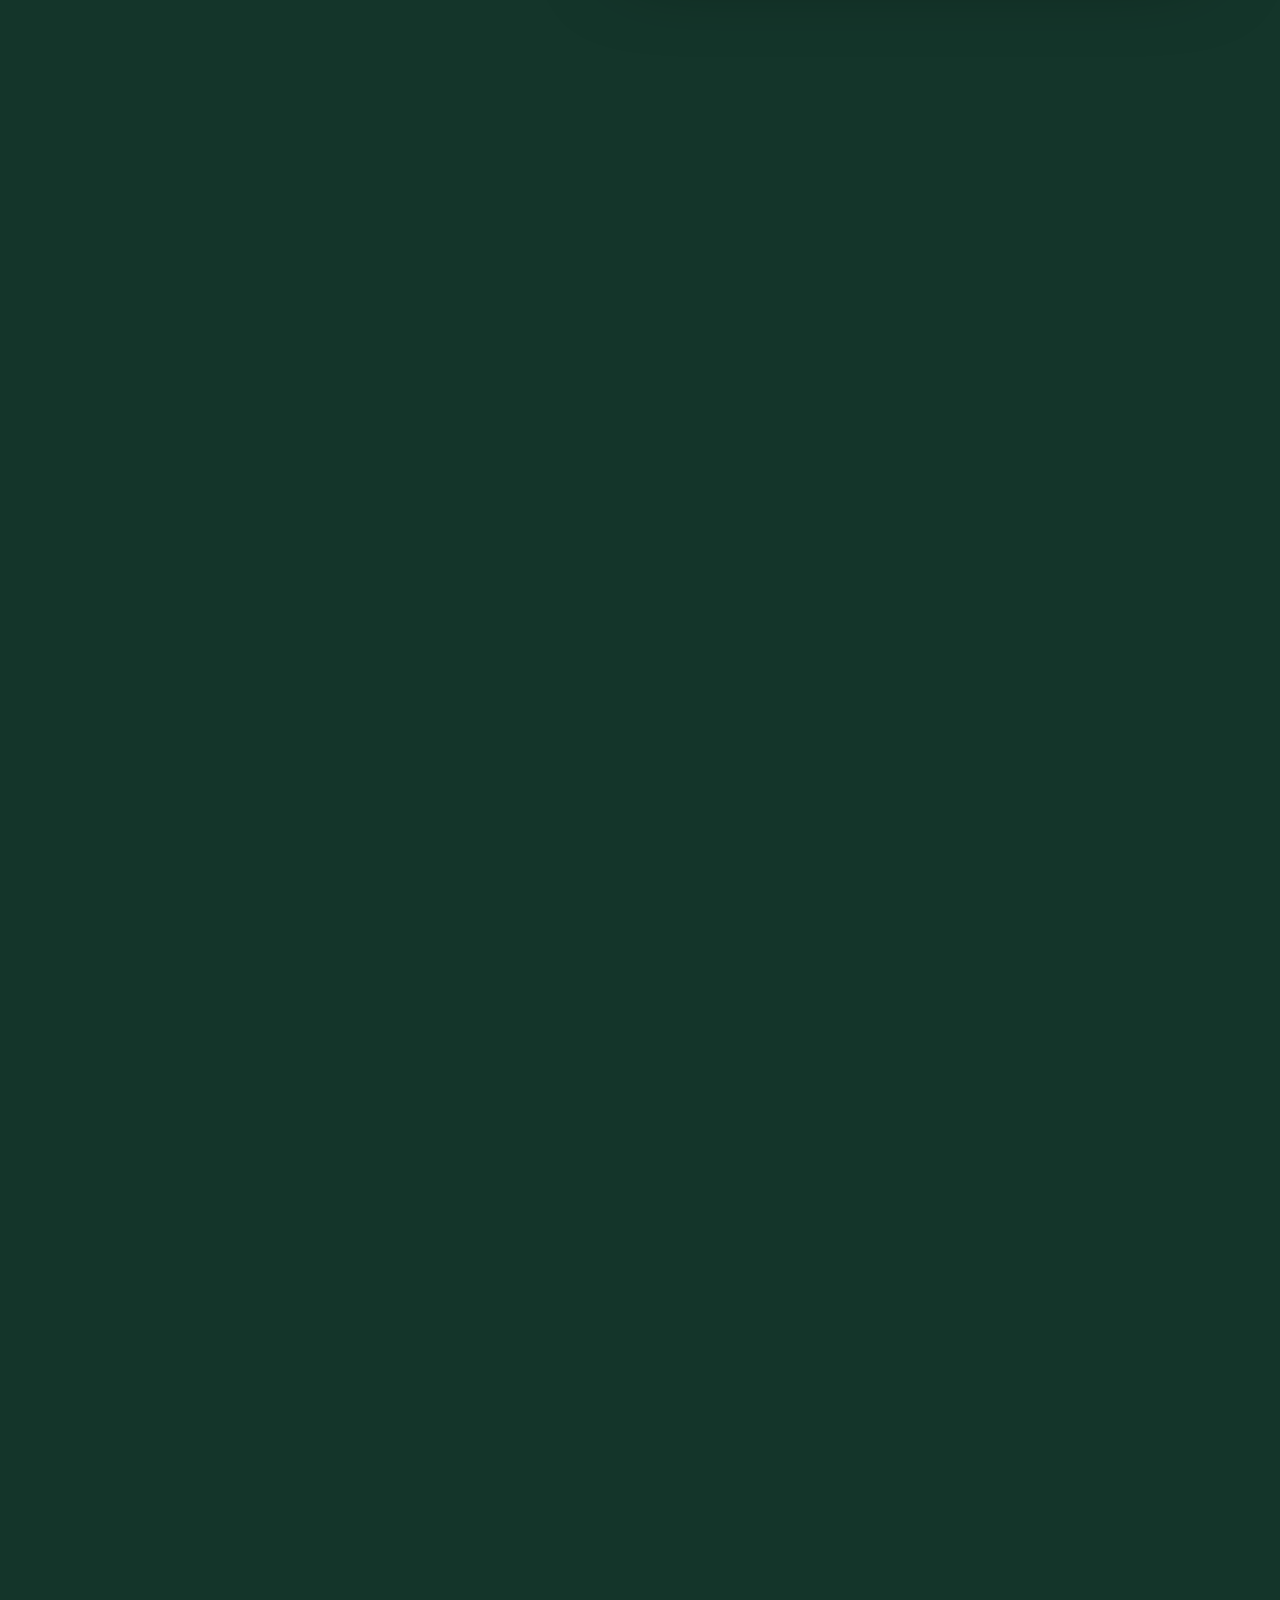
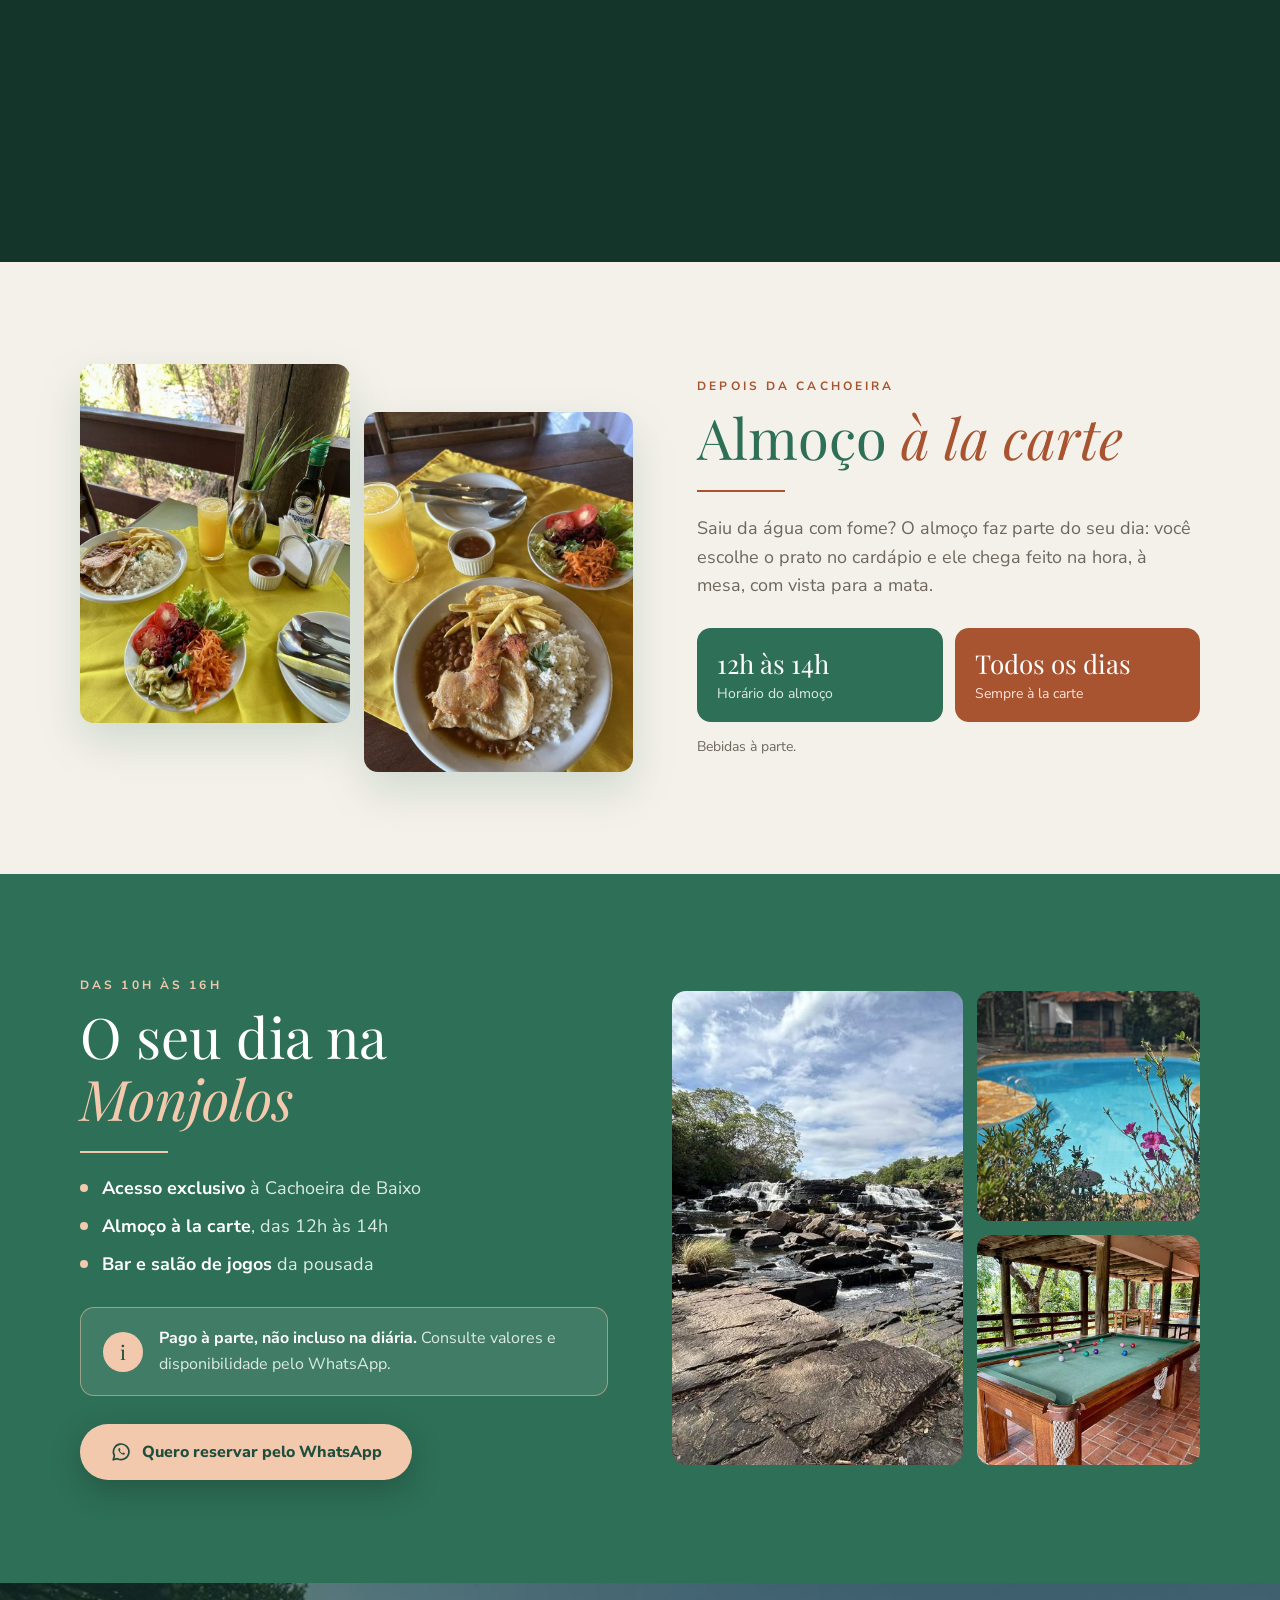
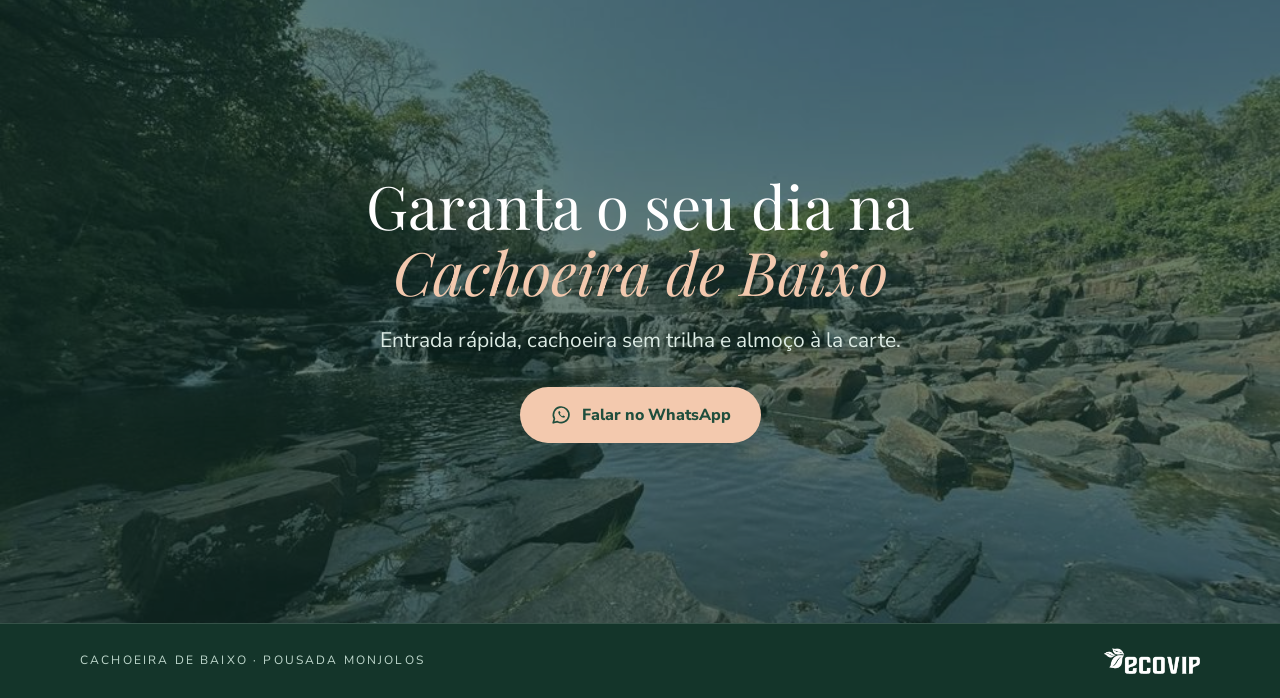
==== commit e0d6d4ac: "Landing da cachoeira: prints do tour e almoço à la carte Co-Authored-By: Claude Opus 5.5 <noreply@an" ====
--- a/campanhas/cachoeira/index.html
+++ b/campanhas/cachoeira/index.html
@@ -18,7 +18,7 @@
     <div class="capa__texto">
       <p class="selo">Exclusivo para hóspedes da Rede EcoVip</p>
       <h1 class="titulo titulo--capa">Uma cachoeira <em>logo ali</em>, sem trilha e sem multidão</h1>
-      <p class="capa__linha">Passe o dia na Pousada Monjolos com almoço e acesso exclusivo à <strong>Cachoeira de Baixo</strong>.</p>
+      <p class="capa__linha">Passe o dia na Pousada Monjolos com acesso exclusivo à <strong>Cachoeira de Baixo</strong> e <strong>almoço à la carte</strong>.</p>
       <div class="capa__acoes">
         <a class="botao" href="https://wa.me/5531999582502?text=Ol%C3%A1!%20Quero%20reservar%20o%20meu%20dia%20na%20Cachoeira%20de%20Baixo%2C%20na%20Pousada%20Monjolos." target="_blank" rel="noopener"><svg viewBox="0 0 24 24" aria-hidden="true"><path d="M3.5 20.5 4.8 16A8.5 8.5 0 1 1 8 19.2l-4.5 1.3Z"/><path class="botao__fone" d="M9 8.5c0 3.3 3.2 6.5 6.5 6.5l1-1.5-2-1-1 .8c-1-.4-2.4-1.8-2.8-2.8l.8-1-1-2L9 8.5Z"/></svg>Quero o meu dia na cachoeira</a>
         <a class="botao botao--vazado" href="#caminho">Ver o caminho</a>
@@ -100,16 +100,37 @@
       </div>
       <div class="passeio__quadros">
 <!-- PASSEIO:INICIO -->
-        <figure class="passeio__q"><img src="img/passeio/01.jpg" alt="Saindo da varanda" loading="eager" decoding="async"><figcaption>Saindo da varanda</figcaption></figure>
-        <figure class="passeio__q"><img src="img/passeio/02.jpg" alt="Pelo jardim" loading="eager" decoding="async"><figcaption>Pelo jardim</figcaption></figure>
-        <figure class="passeio__q"><img src="img/passeio/03.jpg" alt="Passando pela piscina" loading="eager" decoding="async"><figcaption>Passando pela piscina</figcaption></figure>
-        <figure class="passeio__q"><img src="img/passeio/04.jpg" alt="A cachoeira já aparece" loading="eager" decoding="async"><figcaption>A cachoeira já aparece</figcaption></figure>
-        <figure class="passeio__q"><img src="img/passeio/05.jpg" alt="Mais alguns passos" loading="eager" decoding="async"><figcaption>Mais alguns passos</figcaption></figure>
-        <figure class="passeio__q"><img src="img/passeio/06.jpg" alt="Chegando" loading="eager" decoding="async"><figcaption>Chegando</figcaption></figure>
-        <figure class="passeio__q"><img src="img/passeio/07.jpg" alt="Pronto: Cachoeira de Baixo" loading="eager" decoding="async"><figcaption>Pronto: Cachoeira de Baixo</figcaption></figure>
+        <figure class="passeio__q"><img src="img/passeio/01.jpg" alt="Começa nas mesas da piscina" loading="eager" decoding="async"><figcaption>Começa nas mesas da piscina</figcaption></figure>
+        <figure class="passeio__q"><img src="img/passeio/02.jpg" alt="Siga a placa da cachoeira" loading="eager" decoding="async"><figcaption>Siga a placa da cachoeira</figcaption></figure>
+        <figure class="passeio__q"><img src="img/passeio/03.jpg" alt="Descida com corrimão" loading="eager" decoding="async"><figcaption>Descida com corrimão</figcaption></figure>
+        <figure class="passeio__q"><img src="img/passeio/04.jpg" alt="Pela sombra das árvores" loading="eager" decoding="async"><figcaption>Pela sombra das árvores</figcaption></figure>
+        <figure class="passeio__q"><img src="img/passeio/05.jpg" alt="O barulho da água já chega" loading="eager" decoding="async"><figcaption>O barulho da água já chega</figcaption></figure>
+        <figure class="passeio__q"><img src="img/passeio/06.jpg" alt="A cachoeira aparece" loading="eager" decoding="async"><figcaption>A cachoeira aparece</figcaption></figure>
+        <figure class="passeio__q"><img src="img/passeio/07.jpg" alt="Chegou: Cachoeira de Baixo" loading="eager" decoding="async"><figcaption>Chegou: Cachoeira de Baixo</figcaption></figure>
+        <figure class="passeio__q"><img src="img/passeio/08.jpg" alt="Agora é só aproveitar" loading="eager" decoding="async"><figcaption>Agora é só aproveitar</figcaption></figure>
 <!-- PASSEIO:FIM -->
       </div>
       <div class="passeio__barra" aria-hidden="true"><span>Pousada</span><i></i><span>Cachoeira</span></div>
+    </div>
+  </section>
+
+  <section class="secao creme almoco">
+    <div class="dentro almoco__grade">
+      <div class="almoco__fotos">
+        <img src="img/almoco-03.jpg" alt="Mesa posta com pratos de comida, salada e suco, de frente para a mata" loading="lazy">
+        <img src="img/almoco-06.jpg" alt="Prato com arroz, feijão, frango e batata frita, ao lado de salada e suco" loading="lazy">
+      </div>
+      <div>
+        <p class="sub">Depois da cachoeira</p>
+        <h2 class="titulo">Almoço <em>à la carte</em></h2>
+        <div class="fio"></div>
+        <p class="txt">Saiu da água com fome? O almoço faz parte do seu dia: você escolhe o prato no cardápio e ele chega feito na hora, à mesa, com vista para a mata.</p>
+        <div class="almoco__selos">
+          <p class="selo-claro"><strong>12h às 14h</strong>Horário do almoço</p>
+          <p class="selo-claro"><strong>Todos os dias</strong>Sempre à la carte</p>
+        </div>
+        <p class="almoco__nota">Bebidas à parte.</p>
+      </div>
     </div>
   </section>
 
@@ -121,7 +142,7 @@
         <div class="fio"></div>
         <ul class="lista">
           <li><span><strong>Acesso exclusivo</strong> à Cachoeira de Baixo</span></li>
-          <li><span><strong>Almoço</strong>, das 12h às 14h</span></li>
+          <li><span><strong>Almoço à la carte</strong>, das 12h às 14h</span></li>
           <li><span><strong>Bar e salão de jogos</strong> da pousada</span></li>
         </ul>
         <div class="aviso">
@@ -132,7 +153,7 @@
       </div>
       <div class="mosaico">
         <img src="img/cachoeira-05.jpg" alt="Grandes lajes de pedra diante da cachoeira" loading="lazy">
-        <img src="img/almoco-03.jpg" alt="Mesa posta com pratos de comida, salada e suco, de frente para a mata" loading="lazy">
+        <img src="img/piscina-05.jpg" alt="Piscina azul com flores em primeiro plano" loading="lazy">
         <img src="img/jogos-03.jpg" alt="Mesa de sinuca no salão aberto, com a mata ao fundo" loading="lazy">
       </div>
     </div>
@@ -142,7 +163,7 @@
     <img class="final__foto" src="img/cachoeira-02.jpg" alt="" loading="lazy">
     <div class="final__texto">
       <h2 class="titulo">Garanta o seu dia na <em>Cachoeira de Baixo</em></h2>
-      <p class="capa__linha">Entrada rápida, sem trilha e com espaço de sobra.</p>
+      <p class="capa__linha">Entrada rápida, cachoeira sem trilha e almoço à la carte.</p>
       <a class="botao" href="https://wa.me/5531999582502?text=Ol%C3%A1!%20Quero%20reservar%20o%20meu%20dia%20na%20Cachoeira%20de%20Baixo%2C%20na%20Pousada%20Monjolos." target="_blank" rel="noopener"><svg viewBox="0 0 24 24" aria-hidden="true"><path d="M3.5 20.5 4.8 16A8.5 8.5 0 1 1 8 19.2l-4.5 1.3Z"/><path class="botao__fone" d="M9 8.5c0 3.3 3.2 6.5 6.5 6.5l1-1.5-2-1-1 .8c-1-.4-2.4-1.8-2.8-2.8l.8-1-1-2L9 8.5Z"/></svg>Falar no WhatsApp</a>
     </div>
   </section>
--- a/campanhas/cachoeira/estilo.css
+++ b/campanhas/cachoeira/estilo.css
@@ -98,7 +98,7 @@
 .passeio__dica { margin-top: 18px; color: var(--claro); font-size: 16px; }
 .passeio__quadros { position: relative; display: grid; gap: 16px; width: min(100%, 420px); }
 .passeio__q { position: relative; border-radius: 22px; overflow: hidden; background: var(--verde-esc); }
-.passeio__q img { width: 100%; aspect-ratio: 9 / 16; object-fit: cover; }
+.passeio__q img { width: 100%; aspect-ratio: 4 / 5; object-fit: cover; }
 .passeio__q figcaption { position: absolute; left: 16px; right: 16px; bottom: 16px; padding: 12px 18px; border-radius: 99px; background: rgba(255, 255, 255, .94); color: var(--verde-esc); font-weight: 800; font-size: 15px; text-align: center; }
 .passeio__barra { display: none; }
 
@@ -107,7 +107,7 @@
   @media (prefers-reduced-motion: no-preference) {
     .passeio { height: calc(var(--quadros, 7) * 70vh + 100vh); view-timeline-name: --passeio; }
     .passeio__palco { position: sticky; top: 0; height: 100vh; height: 100svh; padding: 0; }
-    .passeio__quadros { display: block; height: min(80svh, 760px); aspect-ratio: 9 / 16; width: auto; max-width: 100%; border-radius: 26px; overflow: hidden; box-shadow: 0 30px 80px rgba(0, 0, 0, .5), 0 0 0 1px rgba(255, 255, 255, .12); }
+    .passeio__quadros { display: block; height: min(80svh, 760px); aspect-ratio: 4 / 5; width: auto; max-width: 100%; border-radius: 26px; overflow: hidden; box-shadow: 0 30px 80px rgba(0, 0, 0, .5), 0 0 0 1px rgba(255, 255, 255, .12); }
     .passeio__q { position: absolute; inset: 0; border-radius: 0; opacity: 0; animation: q-meio linear both; animation-timeline: --passeio; }
     .passeio__q img { height: 100%; aspect-ratio: auto; transform-origin: 50% 60%; animation: q-zoom linear both; animation-timeline: --passeio; }
     .passeio__q:first-child { animation-name: q-ini; }
@@ -123,15 +123,27 @@
 @keyframes q-zoom { from { transform: scale(1); } to { transform: scale(1.16); } }
 @keyframes barra { from { transform: scaleX(0); } to { transform: scaleX(1); } }
 /* PASSEIO:INICIO */
-.passeio { --quadros: 7; }
-.passeio__q:nth-child(1), .passeio__q:nth-child(1) img { animation-range: contain 0% contain 18.2%; }
-.passeio__q:nth-child(2), .passeio__q:nth-child(2) img { animation-range: contain 10.4% contain 32.5%; }
-.passeio__q:nth-child(3), .passeio__q:nth-child(3) img { animation-range: contain 24.6% contain 46.8%; }
-.passeio__q:nth-child(4), .passeio__q:nth-child(4) img { animation-range: contain 38.9% contain 61.1%; }
-.passeio__q:nth-child(5), .passeio__q:nth-child(5) img { animation-range: contain 53.2% contain 75.4%; }
-.passeio__q:nth-child(6), .passeio__q:nth-child(6) img { animation-range: contain 67.5% contain 89.6%; }
-.passeio__q:nth-child(7), .passeio__q:nth-child(7) img { animation-range: contain 81.8% contain 100%; }
+.passeio { --quadros: 8; }
+.passeio__q:nth-child(1), .passeio__q:nth-child(1) img { animation-range: contain 0% contain 15.9%; }
+.passeio__q:nth-child(2), .passeio__q:nth-child(2) img { animation-range: contain 9.1% contain 28.4%; }
+.passeio__q:nth-child(3), .passeio__q:nth-child(3) img { animation-range: contain 21.6% contain 40.9%; }
+.passeio__q:nth-child(4), .passeio__q:nth-child(4) img { animation-range: contain 34.1% contain 53.4%; }
+.passeio__q:nth-child(5), .passeio__q:nth-child(5) img { animation-range: contain 46.6% contain 65.9%; }
+.passeio__q:nth-child(6), .passeio__q:nth-child(6) img { animation-range: contain 59.1% contain 78.4%; }
+.passeio__q:nth-child(7), .passeio__q:nth-child(7) img { animation-range: contain 71.6% contain 90.9%; }
+.passeio__q:nth-child(8), .passeio__q:nth-child(8) img { animation-range: contain 84.1% contain 100%; }
 /* PASSEIO:FIM */
+
+/* almoço */
+.almoco__grade { display: grid; grid-template-columns: minmax(0, 1.1fr) minmax(0, 1fr); gap: clamp(32px, 5vw, 72px); align-items: center; }
+.almoco__fotos { display: grid; grid-template-columns: 1fr 1fr; gap: 14px; }
+.almoco__fotos img { width: 100%; aspect-ratio: 3 / 4; object-fit: cover; border-radius: var(--raio); box-shadow: 0 18px 44px rgba(46, 111, 87, .18); }
+.almoco__fotos img:last-child { margin-top: 48px; }
+.almoco__selos { display: grid; grid-template-columns: 1fr 1fr; gap: 12px; margin-top: 28px; }
+.selo-claro { padding: 18px 20px; border-radius: var(--raio); background: var(--verde); color: var(--claro); font-size: 14px; line-height: 1.35; }
+.selo-claro strong { display: block; font-family: 'Playfair Display', Georgia, serif; font-weight: 400; font-size: 26px; color: #fff; margin-bottom: 4px; }
+.selo-claro:last-child { background: var(--terra); color: #FBE3D6; }
+.almoco__nota { margin-top: 14px; color: var(--suave); font-size: 14px; }
 
 /* incluso */
 .incluso { display: grid; grid-template-columns: minmax(0, 1fr) minmax(0, 1fr); gap: clamp(32px, 5vw, 64px); align-items: center; }
@@ -164,7 +176,7 @@
 }
 
 @media (max-width: 820px) {
-  .mapa, .incluso { grid-template-columns: 1fr; }
+  .mapa, .incluso, .almoco__grade { grid-template-columns: 1fr; }
   .passeio__palco { grid-template-columns: 1fr; justify-items: center; text-align: center; }
   .mosaico { grid-template-rows: repeat(2, 180px); }
 }
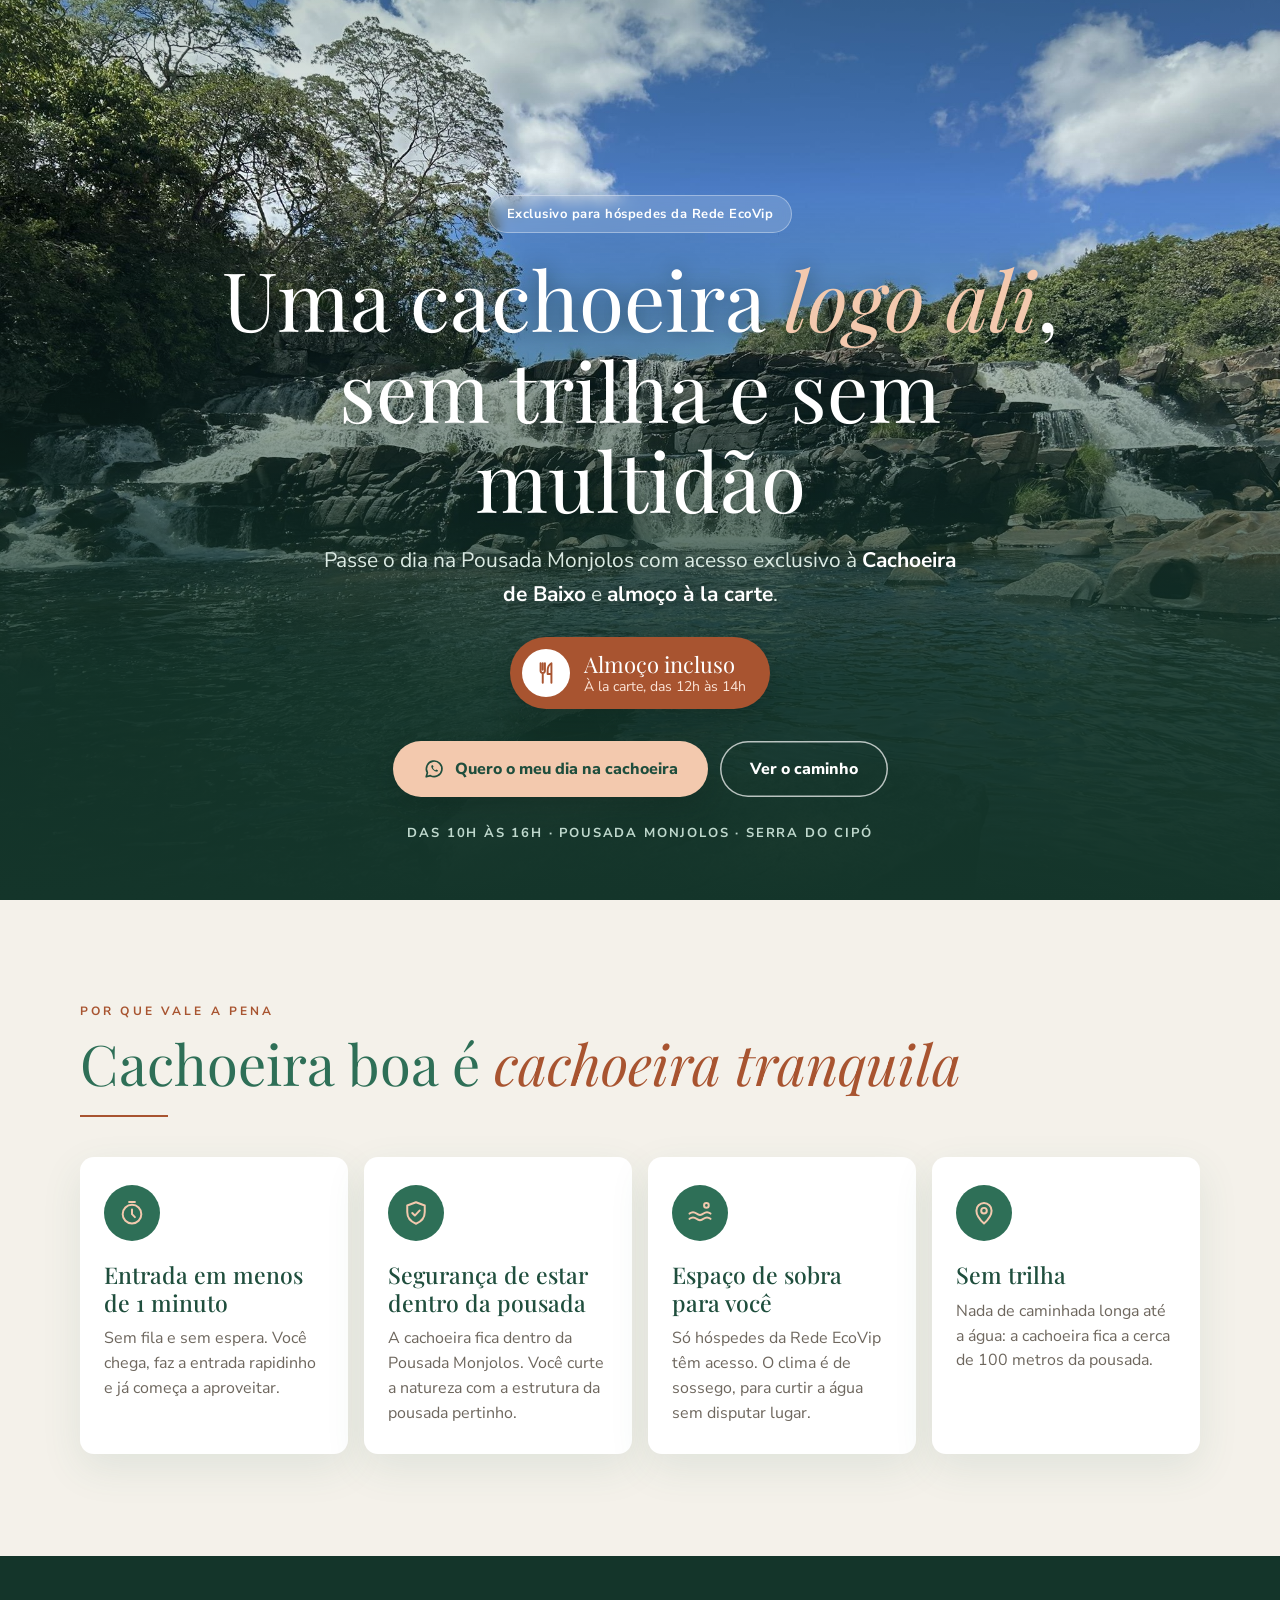
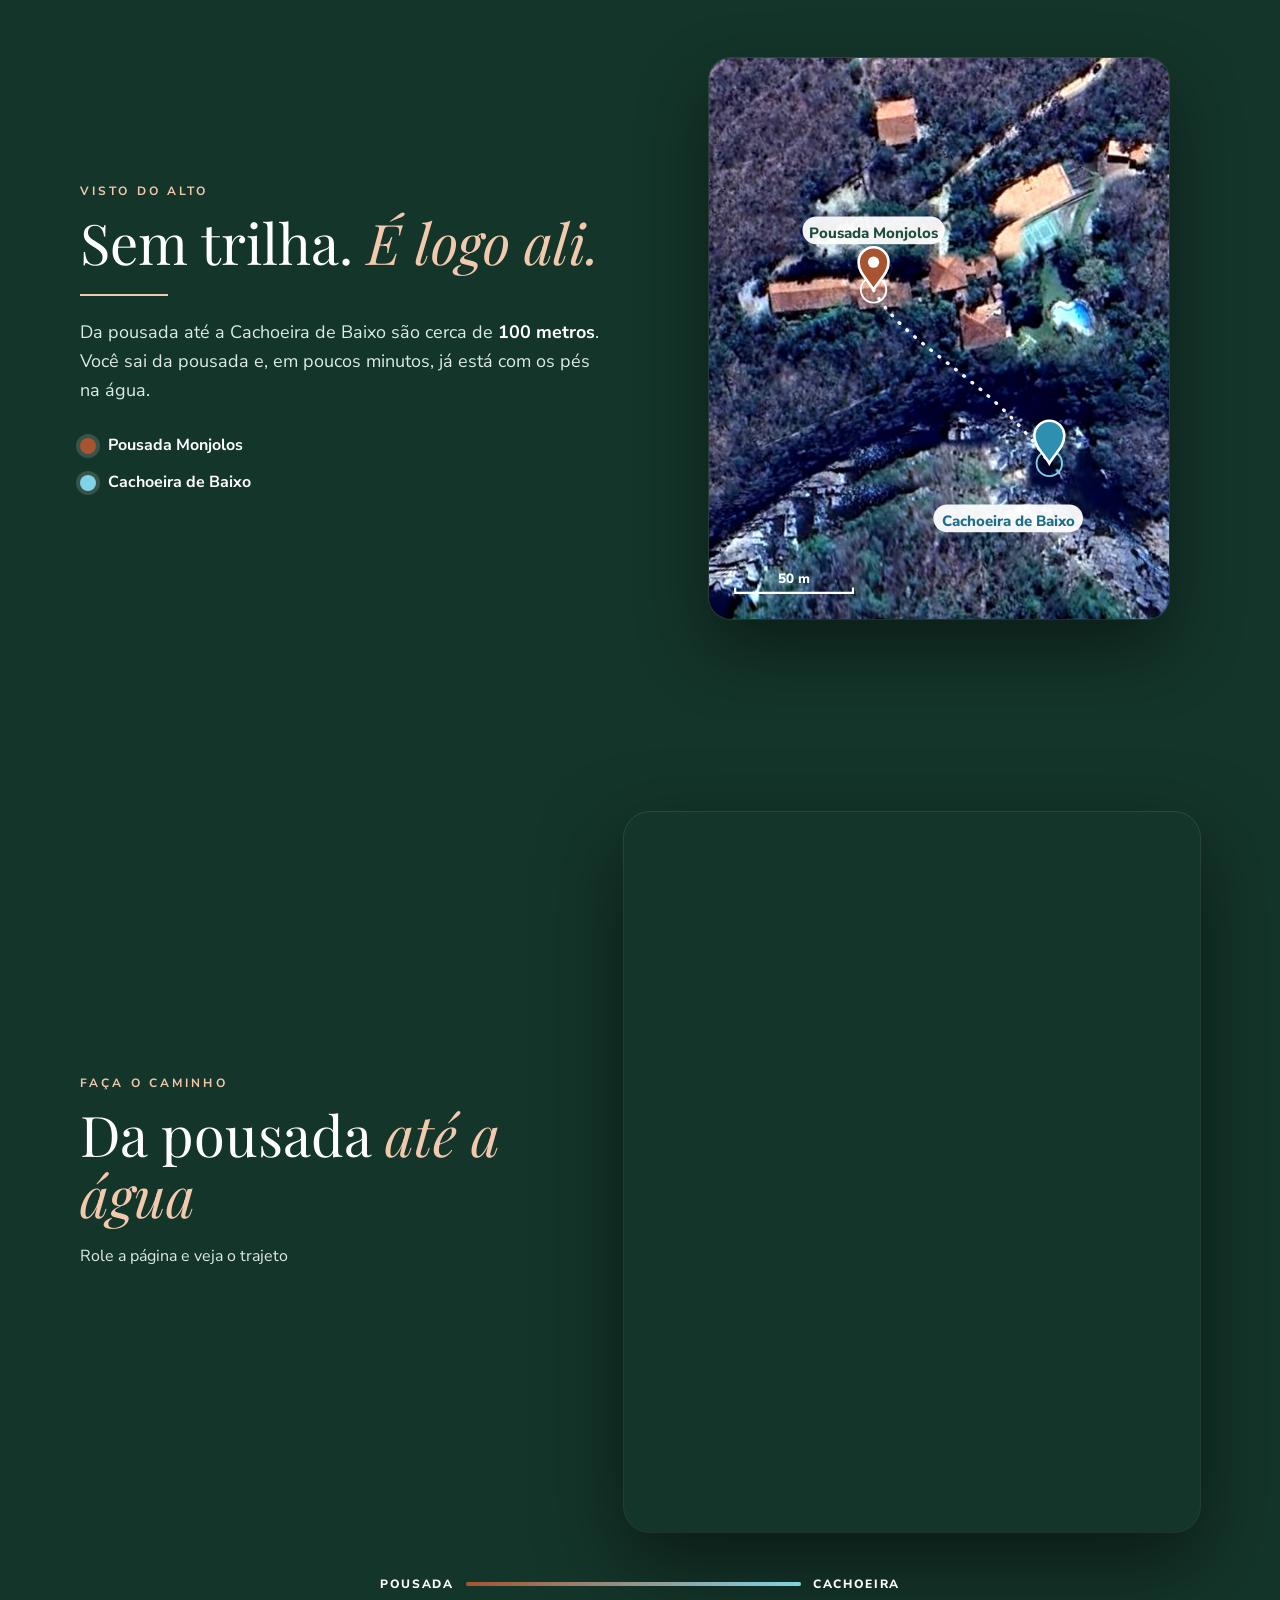
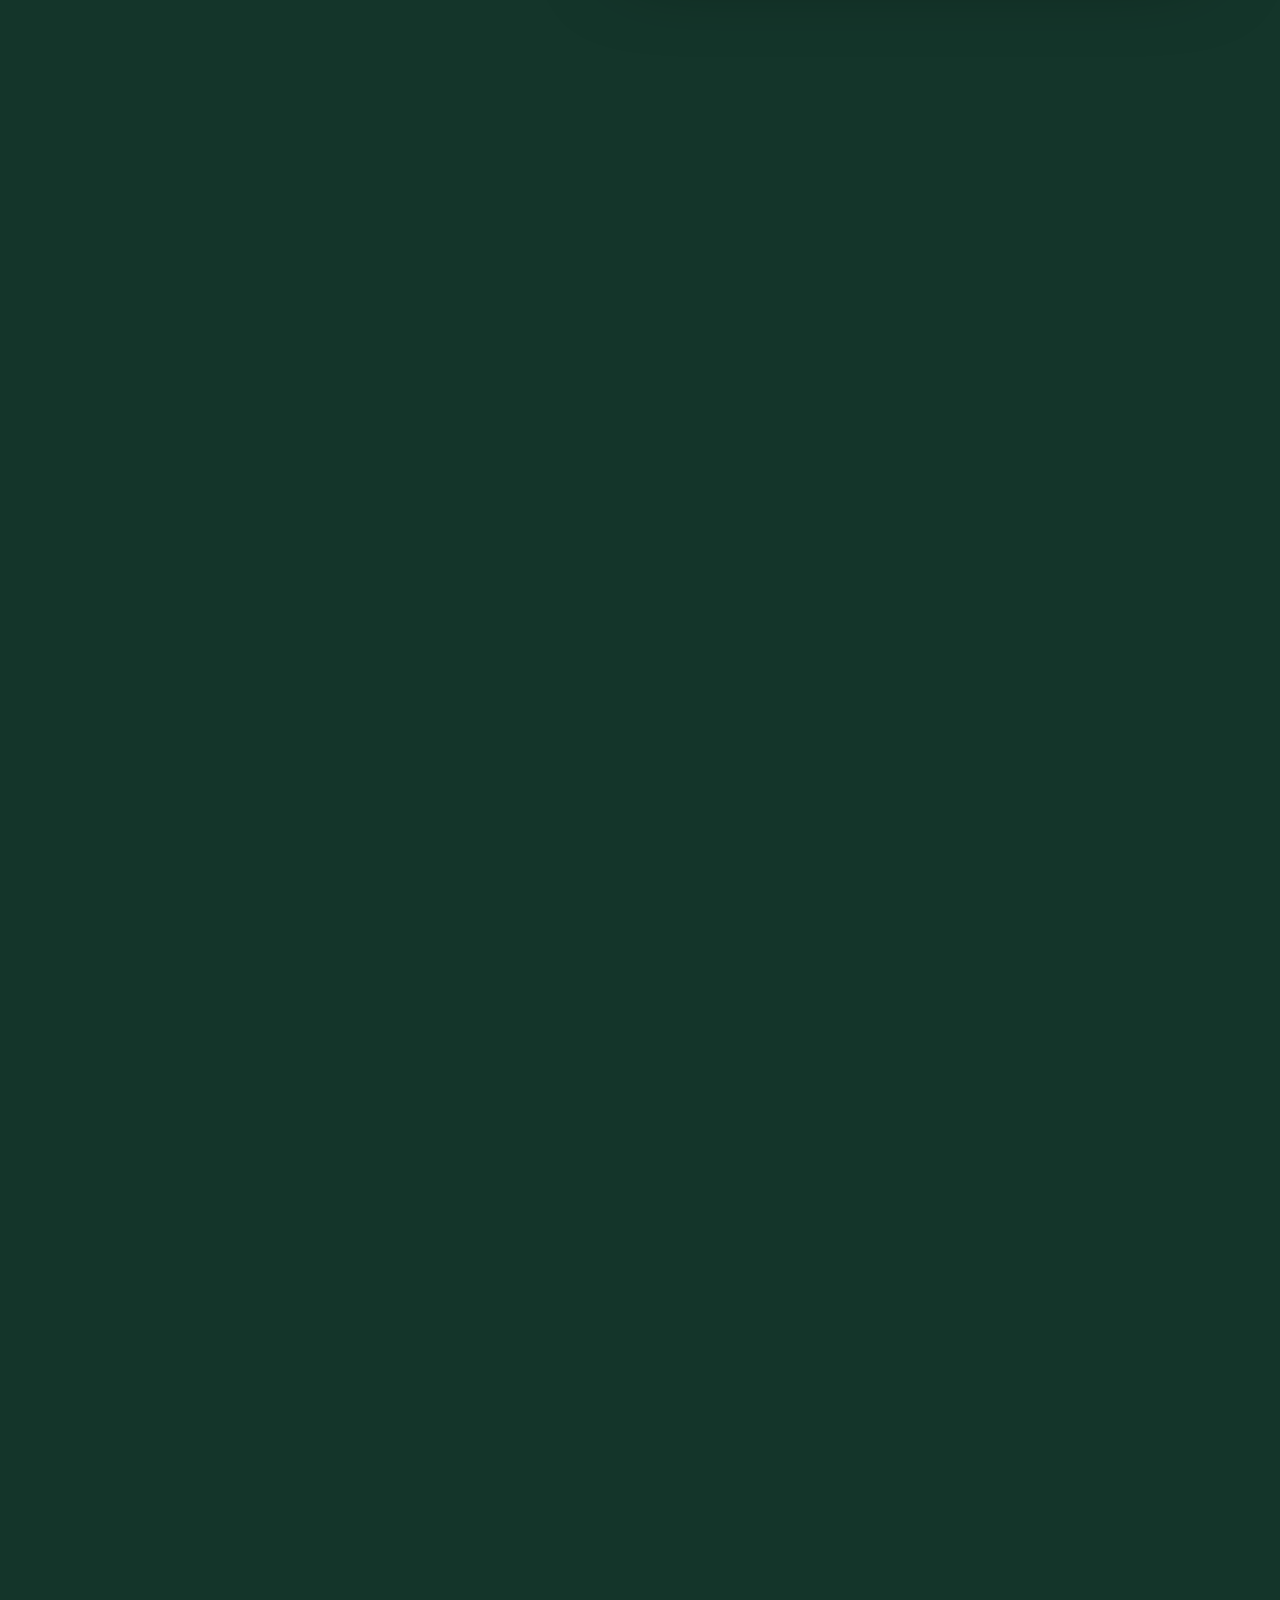
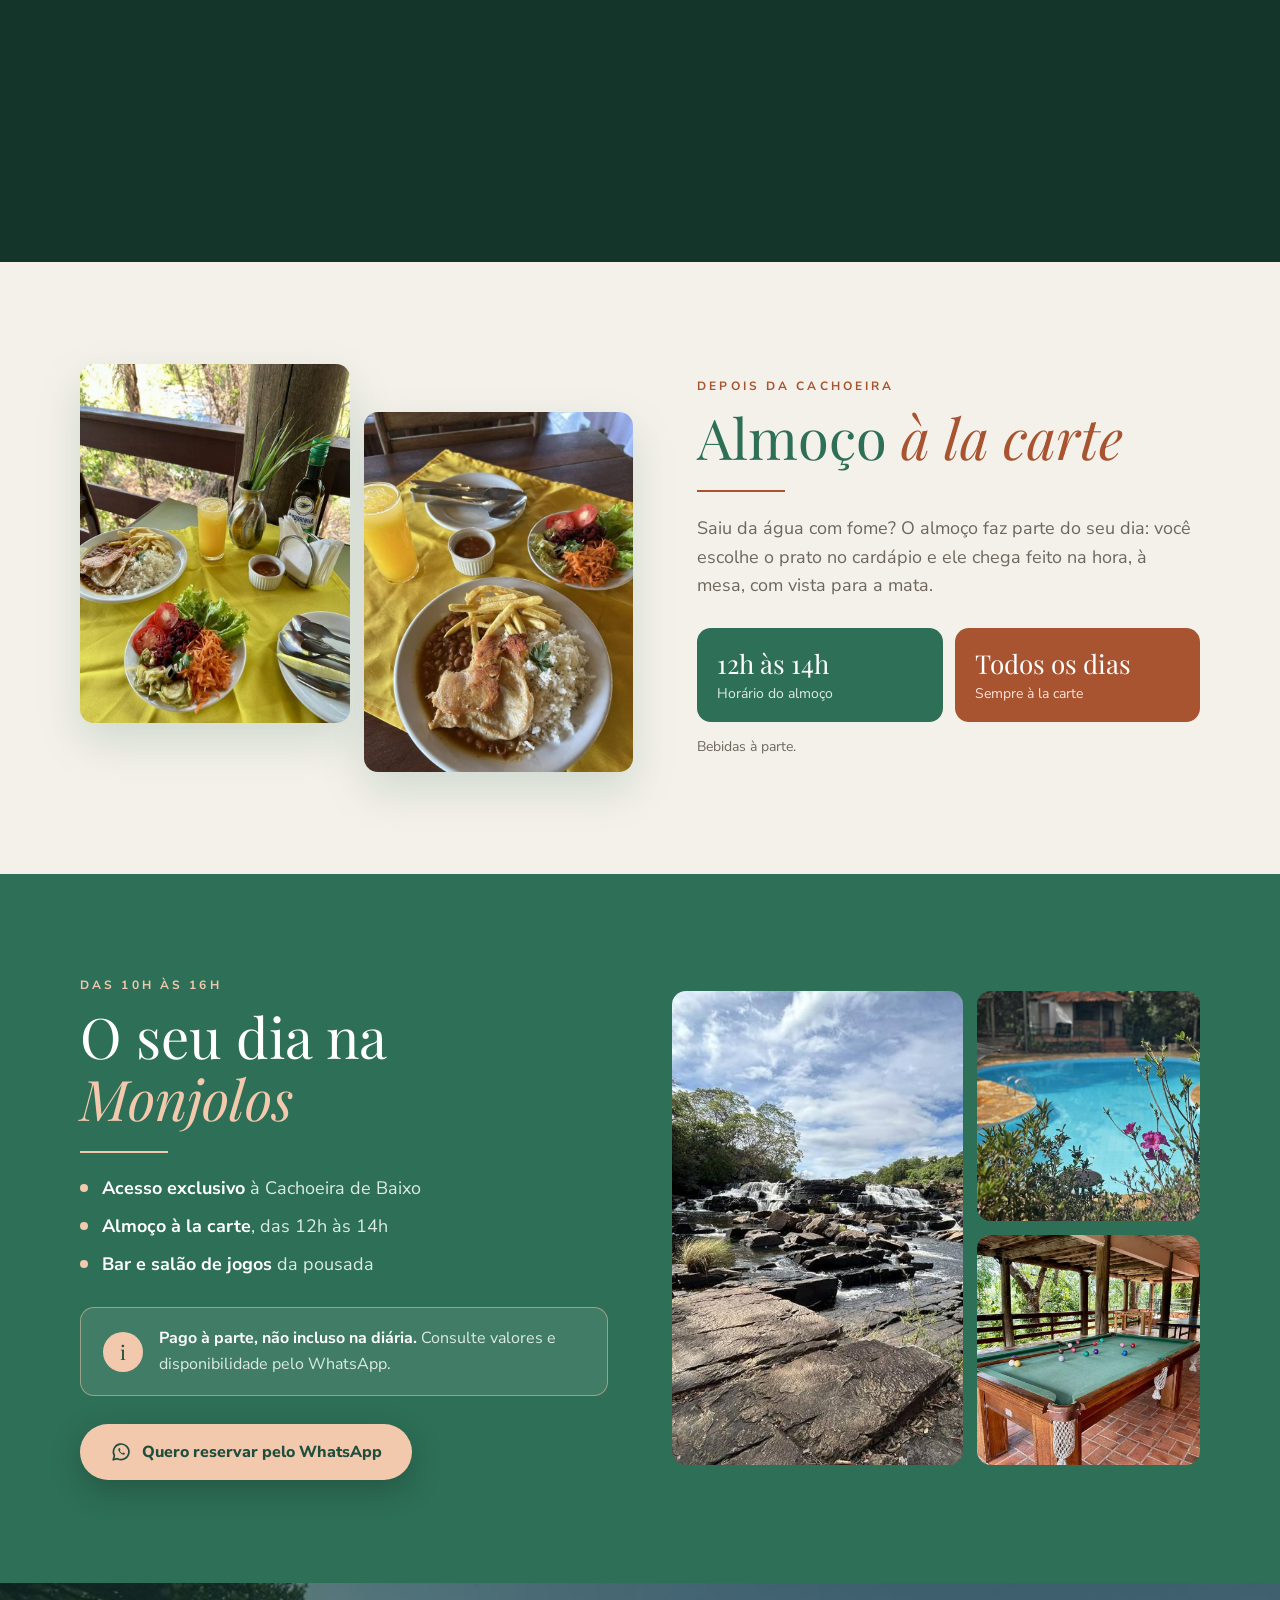
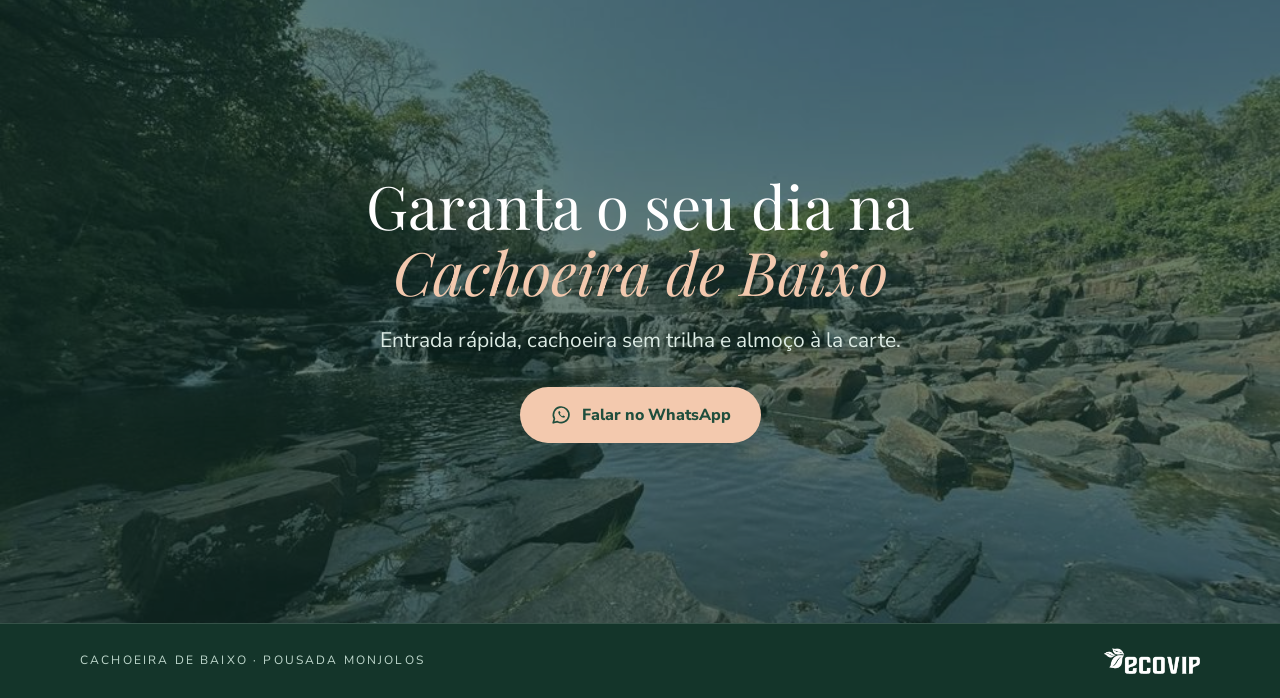
==== commit 7c5c1095: "Landing: destaque de almoço incluso na abertura Co-Authored-By: Claude Opus 5.5 <noreply@anthropic.c" ====
--- a/campanhas/cachoeira/index.html
+++ b/campanhas/cachoeira/index.html
@@ -8,7 +8,7 @@
 <link rel="preconnect" href="https://fonts.googleapis.com">
 <link rel="preconnect" href="https://fonts.gstatic.com" crossorigin>
 <link rel="stylesheet" href="https://fonts.googleapis.com/css2?family=Playfair+Display:ital,wght@0,400;0,500;1,400;1,500&family=Nunito+Sans:wght@300;400;600;700;800&display=swap">
-<link rel="stylesheet" href="estilo.css">
+<link rel="stylesheet" href="estilo.css?v=3">
 </head>
 <body>
 
@@ -19,6 +19,10 @@
       <p class="selo">Exclusivo para hóspedes da Rede EcoVip</p>
       <h1 class="titulo titulo--capa">Uma cachoeira <em>logo ali</em>, sem trilha e sem multidão</h1>
       <p class="capa__linha">Passe o dia na Pousada Monjolos com acesso exclusivo à <strong>Cachoeira de Baixo</strong> e <strong>almoço à la carte</strong>.</p>
+      <div class="capa__almoco">
+        <span class="capa__almoco-ic" aria-hidden="true"><svg viewBox="0 0 24 24"><path d="M7 3v7a2 2 0 0 0 2 2v9M11 3v7a2 2 0 0 1-2 2M9 3v6M17 21V3c-2.2 1.2-3.5 3.6-3.5 7v3H17"/></svg></span>
+        <p><strong>Almoço incluso</strong>À la carte, das 12h às 14h</p>
+      </div>
       <div class="capa__acoes">
         <a class="botao" href="https://wa.me/5531999582502?text=Ol%C3%A1!%20Quero%20reservar%20o%20meu%20dia%20na%20Cachoeira%20de%20Baixo%2C%20na%20Pousada%20Monjolos." target="_blank" rel="noopener"><svg viewBox="0 0 24 24" aria-hidden="true"><path d="M3.5 20.5 4.8 16A8.5 8.5 0 1 1 8 19.2l-4.5 1.3Z"/><path class="botao__fone" d="M9 8.5c0 3.3 3.2 6.5 6.5 6.5l1-1.5-2-1-1 .8c-1-.4-2.4-1.8-2.8-2.8l.8-1-1-2L9 8.5Z"/></svg>Quero o meu dia na cachoeira</a>
         <a class="botao botao--vazado" href="#caminho">Ver o caminho</a>
@@ -100,14 +104,14 @@
       </div>
       <div class="passeio__quadros">
 <!-- PASSEIO:INICIO -->
-        <figure class="passeio__q"><img src="img/passeio/01.jpg" alt="Começa nas mesas da piscina" loading="eager" decoding="async"><figcaption>Começa nas mesas da piscina</figcaption></figure>
-        <figure class="passeio__q"><img src="img/passeio/02.jpg" alt="Siga a placa da cachoeira" loading="eager" decoding="async"><figcaption>Siga a placa da cachoeira</figcaption></figure>
-        <figure class="passeio__q"><img src="img/passeio/03.jpg" alt="Descida com corrimão" loading="eager" decoding="async"><figcaption>Descida com corrimão</figcaption></figure>
-        <figure class="passeio__q"><img src="img/passeio/04.jpg" alt="Pela sombra das árvores" loading="eager" decoding="async"><figcaption>Pela sombra das árvores</figcaption></figure>
-        <figure class="passeio__q"><img src="img/passeio/05.jpg" alt="O barulho da água já chega" loading="eager" decoding="async"><figcaption>O barulho da água já chega</figcaption></figure>
-        <figure class="passeio__q"><img src="img/passeio/06.jpg" alt="A cachoeira aparece" loading="eager" decoding="async"><figcaption>A cachoeira aparece</figcaption></figure>
-        <figure class="passeio__q"><img src="img/passeio/07.jpg" alt="Chegou: Cachoeira de Baixo" loading="eager" decoding="async"><figcaption>Chegou: Cachoeira de Baixo</figcaption></figure>
-        <figure class="passeio__q"><img src="img/passeio/08.jpg" alt="Agora é só aproveitar" loading="eager" decoding="async"><figcaption>Agora é só aproveitar</figcaption></figure>
+        <figure class="passeio__q"><img src="img/passeio/caminho-11071004-01.jpg" alt="Começa nas mesas da piscina" loading="eager" decoding="async"><figcaption>Começa nas mesas da piscina</figcaption></figure>
+        <figure class="passeio__q"><img src="img/passeio/caminho-11071004-02.jpg" alt="Siga a placa da cachoeira" loading="eager" decoding="async"><figcaption>Siga a placa da cachoeira</figcaption></figure>
+        <figure class="passeio__q"><img src="img/passeio/caminho-11071004-03.jpg" alt="Descida com corrimão" loading="eager" decoding="async"><figcaption>Descida com corrimão</figcaption></figure>
+        <figure class="passeio__q"><img src="img/passeio/caminho-11071004-04.jpg" alt="Pela sombra das árvores" loading="eager" decoding="async"><figcaption>Pela sombra das árvores</figcaption></figure>
+        <figure class="passeio__q"><img src="img/passeio/caminho-11071004-05.jpg" alt="O barulho da água já chega" loading="eager" decoding="async"><figcaption>O barulho da água já chega</figcaption></figure>
+        <figure class="passeio__q"><img src="img/passeio/caminho-11071004-06.jpg" alt="A cachoeira aparece" loading="eager" decoding="async"><figcaption>A cachoeira aparece</figcaption></figure>
+        <figure class="passeio__q"><img src="img/passeio/caminho-11071004-07.jpg" alt="Chegou: Cachoeira de Baixo" loading="eager" decoding="async"><figcaption>Chegou: Cachoeira de Baixo</figcaption></figure>
+        <figure class="passeio__q"><img src="img/passeio/caminho-11071004-08.jpg" alt="Agora é só aproveitar" loading="eager" decoding="async"><figcaption>Agora é só aproveitar</figcaption></figure>
 <!-- PASSEIO:FIM -->
       </div>
       <div class="passeio__barra" aria-hidden="true"><span>Pousada</span><i></i><span>Cachoeira</span></div>
--- a/campanhas/cachoeira/estilo.css
+++ b/campanhas/cachoeira/estilo.css
@@ -55,6 +55,11 @@
 .titulo--capa em { color: var(--pessego); }
 .capa__linha { font-size: clamp(17px, 1.7vw, 21px); color: var(--claro); margin: 20px auto 0; max-width: 640px; text-shadow: 0 1px 14px rgba(10, 30, 22, .55); }
 .capa__linha strong { color: #fff; font-weight: 700; }
+.capa__almoco { display: inline-flex; align-items: center; gap: 14px; margin-top: 26px; padding: 12px 24px 12px 12px; border-radius: 99px; background: var(--terra); color: #FBE3D6; text-align: left; box-shadow: 0 12px 32px rgba(10, 30, 22, .35); }
+.capa__almoco-ic { flex: none; display: grid; place-items: center; width: 48px; height: 48px; border-radius: 50%; background: #fff; color: var(--terra); }
+.capa__almoco-ic svg { width: 26px; height: 26px; fill: none; stroke: currentColor; stroke-width: 1.8; stroke-linecap: round; stroke-linejoin: round; }
+.capa__almoco p { font-size: 14px; line-height: 1.3; }
+.capa__almoco strong { display: block; font-family: 'Playfair Display', Georgia, serif; font-weight: 400; font-size: 22px; color: #fff; }
 .capa__acoes { display: flex; flex-wrap: wrap; justify-content: center; gap: 12px; margin-top: 32px; }
 .capa__info { margin-top: 26px; color: #BFD8CD; font-size: 13px; font-weight: 700; letter-spacing: .14em; text-transform: uppercase; }
 
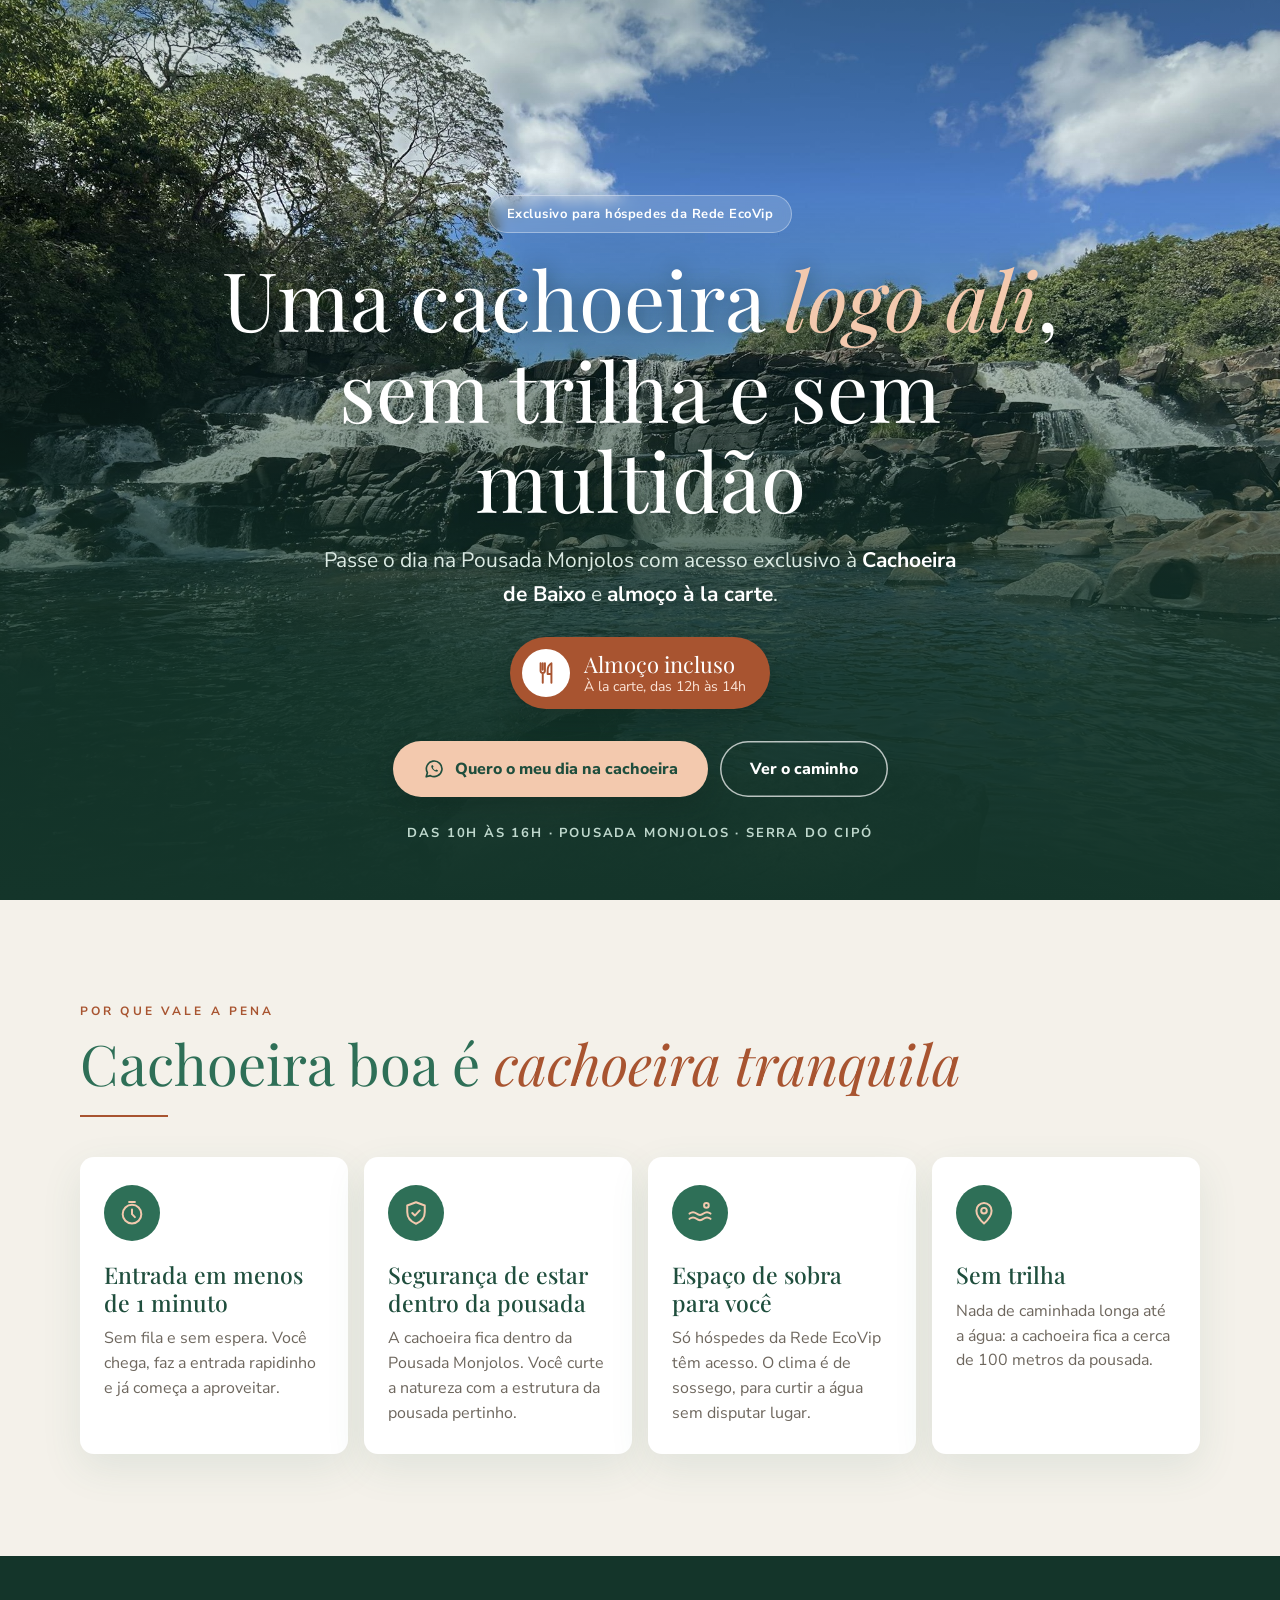
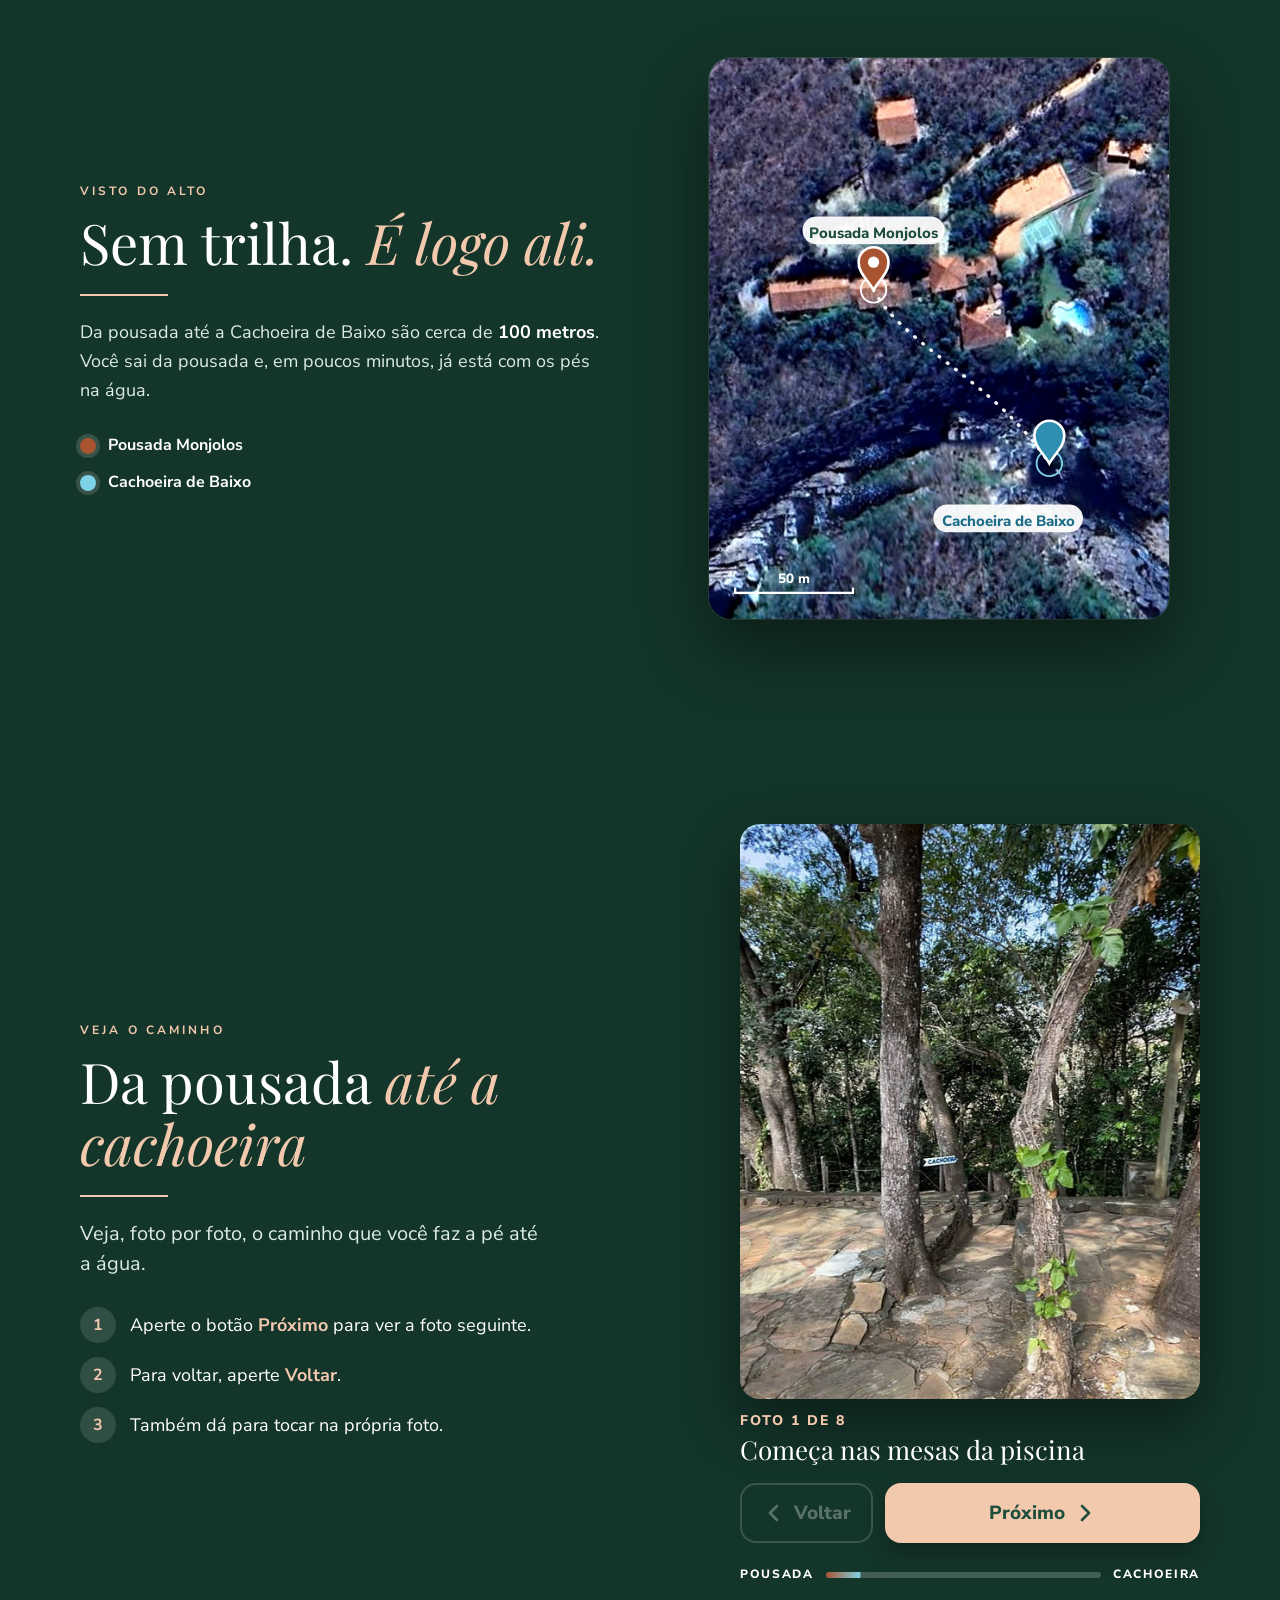
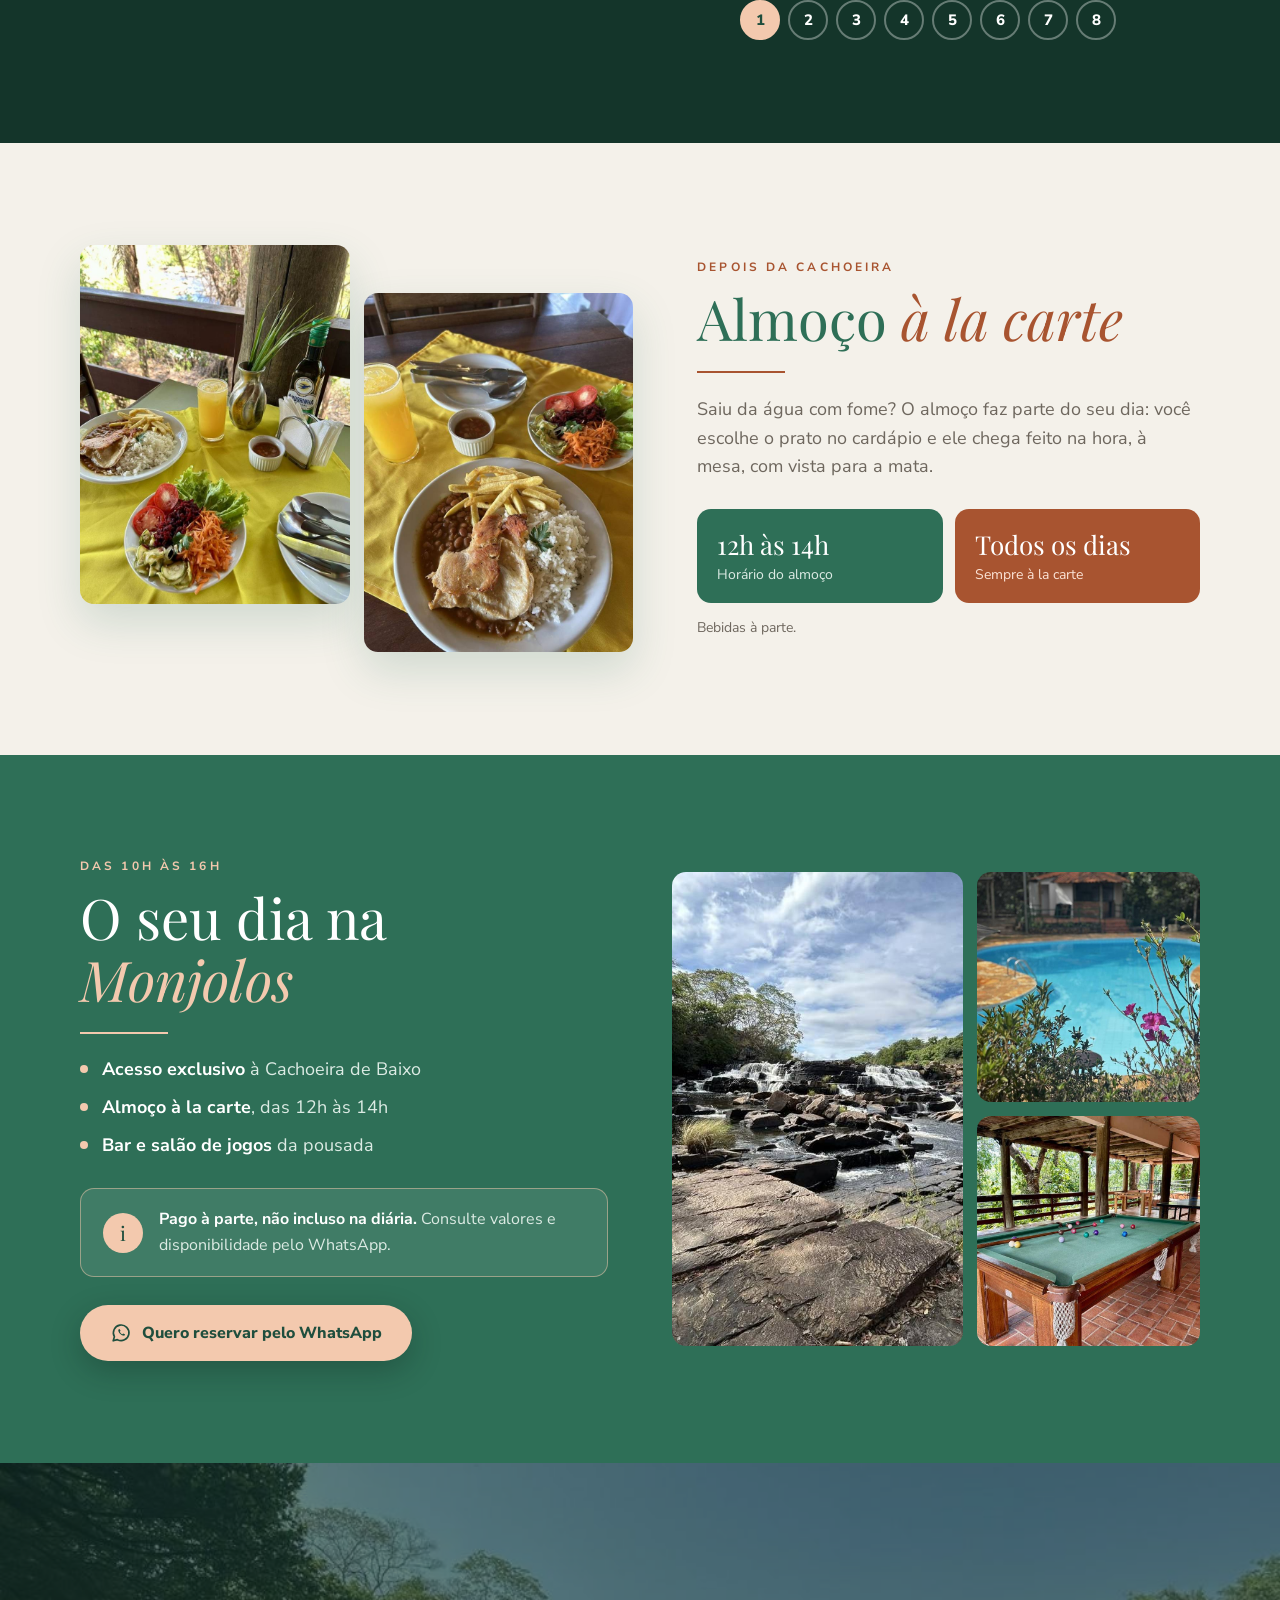
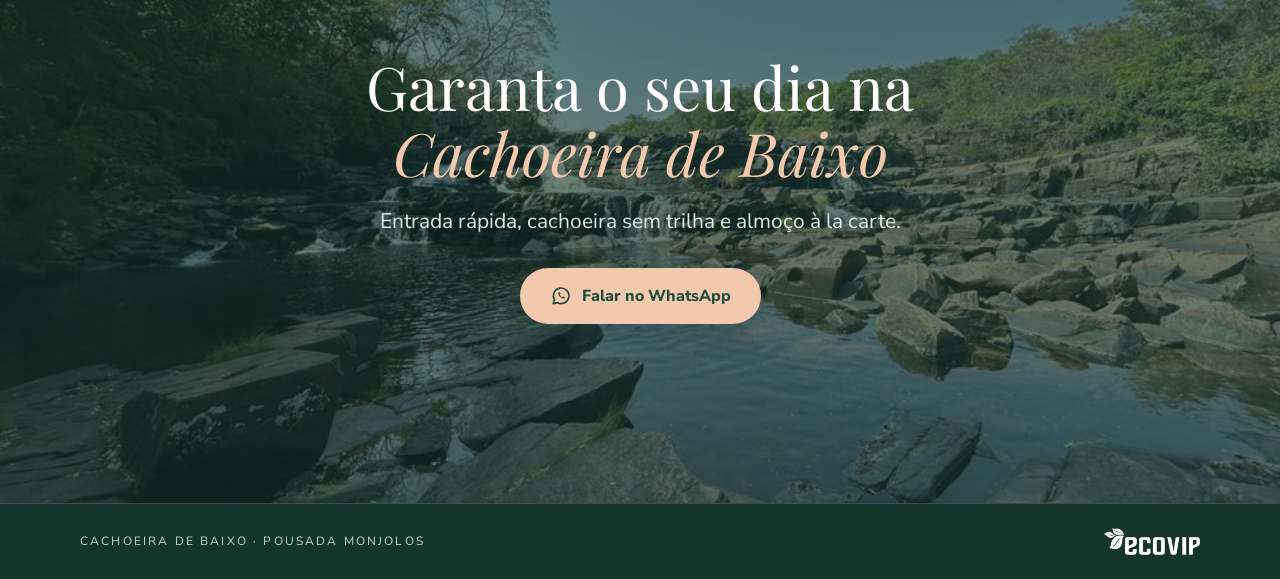
==== commit 1c4c41ce: "Landing: caminho até a cachoeira com botões Voltar e Próximo Co-Authored-By: Claude Opus 5.5 <norepl" ====
--- a/campanhas/cachoeira/index.html
+++ b/campanhas/cachoeira/index.html
@@ -8,7 +8,7 @@
 <link rel="preconnect" href="https://fonts.googleapis.com">
 <link rel="preconnect" href="https://fonts.gstatic.com" crossorigin>
 <link rel="stylesheet" href="https://fonts.googleapis.com/css2?family=Playfair+Display:ital,wght@0,400;0,500;1,400;1,500&family=Nunito+Sans:wght@300;400;600;700;800&display=swap">
-<link rel="stylesheet" href="estilo.css?v=3">
+<link rel="stylesheet" href="estilo.css?v=4">
 </head>
 <body>
 
@@ -96,25 +96,52 @@
   </section>
 
   <section class="passeio" id="caminho">
-    <div class="passeio__palco">
+    <div class="passeio__dentro">
       <div class="passeio__cab">
-        <p class="sub">Faça o caminho</p>
-        <h2 class="titulo">Da pousada <em>até a água</em></h2>
-        <p class="passeio__dica">Role a página e veja o trajeto</p>
-      </div>
-      <div class="passeio__quadros">
+        <p class="sub">Veja o caminho</p>
+        <h2 class="titulo">Da pousada <em>até a cachoeira</em></h2>
+        <div class="fio"></div>
+        <p class="passeio__dica">Veja, foto por foto, o caminho que você faz a pé até a água.</p>
+        <ol class="passeio__como">
+          <li><b>1</b><span>Aperte o botão <strong>Próximo</strong> para ver a foto seguinte.</span></li>
+          <li><b>2</b><span>Para voltar, aperte <strong>Voltar</strong>.</span></li>
+          <li><b>3</b><span>Também dá para tocar na própria foto.</span></li>
+        </ol>
+      </div>
+      <div class="passeio__visor">
 <!-- PASSEIO:INICIO -->
-        <figure class="passeio__q"><img src="img/passeio/caminho-11071004-01.jpg" alt="Começa nas mesas da piscina" loading="eager" decoding="async"><figcaption>Começa nas mesas da piscina</figcaption></figure>
-        <figure class="passeio__q"><img src="img/passeio/caminho-11071004-02.jpg" alt="Siga a placa da cachoeira" loading="eager" decoding="async"><figcaption>Siga a placa da cachoeira</figcaption></figure>
-        <figure class="passeio__q"><img src="img/passeio/caminho-11071004-03.jpg" alt="Descida com corrimão" loading="eager" decoding="async"><figcaption>Descida com corrimão</figcaption></figure>
-        <figure class="passeio__q"><img src="img/passeio/caminho-11071004-04.jpg" alt="Pela sombra das árvores" loading="eager" decoding="async"><figcaption>Pela sombra das árvores</figcaption></figure>
-        <figure class="passeio__q"><img src="img/passeio/caminho-11071004-05.jpg" alt="O barulho da água já chega" loading="eager" decoding="async"><figcaption>O barulho da água já chega</figcaption></figure>
-        <figure class="passeio__q"><img src="img/passeio/caminho-11071004-06.jpg" alt="A cachoeira aparece" loading="eager" decoding="async"><figcaption>A cachoeira aparece</figcaption></figure>
-        <figure class="passeio__q"><img src="img/passeio/caminho-11071004-07.jpg" alt="Chegou: Cachoeira de Baixo" loading="eager" decoding="async"><figcaption>Chegou: Cachoeira de Baixo</figcaption></figure>
-        <figure class="passeio__q"><img src="img/passeio/caminho-11071004-08.jpg" alt="Agora é só aproveitar" loading="eager" decoding="async"><figcaption>Agora é só aproveitar</figcaption></figure>
+        <input class="passeio__radio" type="radio" name="passeio" id="passo-1" checked aria-label="Foto 1 de 8">
+        <input class="passeio__radio" type="radio" name="passeio" id="passo-2" aria-label="Foto 2 de 8">
+        <input class="passeio__radio" type="radio" name="passeio" id="passo-3" aria-label="Foto 3 de 8">
+        <input class="passeio__radio" type="radio" name="passeio" id="passo-4" aria-label="Foto 4 de 8">
+        <input class="passeio__radio" type="radio" name="passeio" id="passo-5" aria-label="Foto 5 de 8">
+        <input class="passeio__radio" type="radio" name="passeio" id="passo-6" aria-label="Foto 6 de 8">
+        <input class="passeio__radio" type="radio" name="passeio" id="passo-7" aria-label="Foto 7 de 8">
+        <input class="passeio__radio" type="radio" name="passeio" id="passo-8" aria-label="Foto 8 de 8">
+        <div class="passeio__quadros">
+          <figure class="passeio__q passeio__q--1"><label for="passo-2" class="passeio__foto" title="Ver a próxima foto"><img src="img/passeio/caminho-11071004-01.jpg" alt="Começa nas mesas da piscina" loading="eager" decoding="async"></label><figcaption><span class="passeio__conta">Foto 1 de 8</span>Começa nas mesas da piscina</figcaption></figure>
+          <figure class="passeio__q passeio__q--2"><label for="passo-3" class="passeio__foto" title="Ver a próxima foto"><img src="img/passeio/caminho-11071004-02.jpg" alt="Siga a placa da cachoeira" loading="eager" decoding="async"></label><figcaption><span class="passeio__conta">Foto 2 de 8</span>Siga a placa da cachoeira</figcaption></figure>
+          <figure class="passeio__q passeio__q--3"><label for="passo-4" class="passeio__foto" title="Ver a próxima foto"><img src="img/passeio/caminho-11071004-03.jpg" alt="Descida com corrimão" loading="eager" decoding="async"></label><figcaption><span class="passeio__conta">Foto 3 de 8</span>Descida com corrimão</figcaption></figure>
+          <figure class="passeio__q passeio__q--4"><label for="passo-5" class="passeio__foto" title="Ver a próxima foto"><img src="img/passeio/caminho-11071004-04.jpg" alt="Pela sombra das árvores" loading="eager" decoding="async"></label><figcaption><span class="passeio__conta">Foto 4 de 8</span>Pela sombra das árvores</figcaption></figure>
+          <figure class="passeio__q passeio__q--5"><label for="passo-6" class="passeio__foto" title="Ver a próxima foto"><img src="img/passeio/caminho-11071004-05.jpg" alt="O barulho da água já chega" loading="eager" decoding="async"></label><figcaption><span class="passeio__conta">Foto 5 de 8</span>O barulho da água já chega</figcaption></figure>
+          <figure class="passeio__q passeio__q--6"><label for="passo-7" class="passeio__foto" title="Ver a próxima foto"><img src="img/passeio/caminho-11071004-06.jpg" alt="A cachoeira aparece" loading="eager" decoding="async"></label><figcaption><span class="passeio__conta">Foto 6 de 8</span>A cachoeira aparece</figcaption></figure>
+          <figure class="passeio__q passeio__q--7"><label for="passo-8" class="passeio__foto" title="Ver a próxima foto"><img src="img/passeio/caminho-11071004-07.jpg" alt="Chegou: Cachoeira de Baixo" loading="eager" decoding="async"></label><figcaption><span class="passeio__conta">Foto 7 de 8</span>Chegou: Cachoeira de Baixo</figcaption></figure>
+          <figure class="passeio__q passeio__q--8"><label for="passo-1" class="passeio__foto" title="Ver a próxima foto"><img src="img/passeio/caminho-11071004-08.jpg" alt="Agora é só aproveitar" loading="eager" decoding="async"></label><figcaption><span class="passeio__conta">Foto 8 de 8</span>Agora é só aproveitar</figcaption></figure>
+        </div>
+        <div class="passeio__navs">
+          <div class="passeio__nav passeio__nav--1"><span class="passeio__btn passeio__btn--voltar passeio__btn--off" aria-hidden="true"><svg viewBox="0 0 24 24" aria-hidden="true"><path d="M15 5l-7 7 7 7"/></svg>Voltar</span><label for="passo-2" class="passeio__btn passeio__btn--prox">Próximo<svg viewBox="0 0 24 24" aria-hidden="true"><path d="M9 5l7 7-7 7"/></svg></label></div>
+          <div class="passeio__nav passeio__nav--2"><label for="passo-1" class="passeio__btn passeio__btn--voltar"><svg viewBox="0 0 24 24" aria-hidden="true"><path d="M15 5l-7 7 7 7"/></svg>Voltar</label><label for="passo-3" class="passeio__btn passeio__btn--prox">Próximo<svg viewBox="0 0 24 24" aria-hidden="true"><path d="M9 5l7 7-7 7"/></svg></label></div>
+          <div class="passeio__nav passeio__nav--3"><label for="passo-2" class="passeio__btn passeio__btn--voltar"><svg viewBox="0 0 24 24" aria-hidden="true"><path d="M15 5l-7 7 7 7"/></svg>Voltar</label><label for="passo-4" class="passeio__btn passeio__btn--prox">Próximo<svg viewBox="0 0 24 24" aria-hidden="true"><path d="M9 5l7 7-7 7"/></svg></label></div>
+          <div class="passeio__nav passeio__nav--4"><label for="passo-3" class="passeio__btn passeio__btn--voltar"><svg viewBox="0 0 24 24" aria-hidden="true"><path d="M15 5l-7 7 7 7"/></svg>Voltar</label><label for="passo-5" class="passeio__btn passeio__btn--prox">Próximo<svg viewBox="0 0 24 24" aria-hidden="true"><path d="M9 5l7 7-7 7"/></svg></label></div>
+          <div class="passeio__nav passeio__nav--5"><label for="passo-4" class="passeio__btn passeio__btn--voltar"><svg viewBox="0 0 24 24" aria-hidden="true"><path d="M15 5l-7 7 7 7"/></svg>Voltar</label><label for="passo-6" class="passeio__btn passeio__btn--prox">Próximo<svg viewBox="0 0 24 24" aria-hidden="true"><path d="M9 5l7 7-7 7"/></svg></label></div>
+          <div class="passeio__nav passeio__nav--6"><label for="passo-5" class="passeio__btn passeio__btn--voltar"><svg viewBox="0 0 24 24" aria-hidden="true"><path d="M15 5l-7 7 7 7"/></svg>Voltar</label><label for="passo-7" class="passeio__btn passeio__btn--prox">Próximo<svg viewBox="0 0 24 24" aria-hidden="true"><path d="M9 5l7 7-7 7"/></svg></label></div>
+          <div class="passeio__nav passeio__nav--7"><label for="passo-6" class="passeio__btn passeio__btn--voltar"><svg viewBox="0 0 24 24" aria-hidden="true"><path d="M15 5l-7 7 7 7"/></svg>Voltar</label><label for="passo-8" class="passeio__btn passeio__btn--prox">Próximo<svg viewBox="0 0 24 24" aria-hidden="true"><path d="M9 5l7 7-7 7"/></svg></label></div>
+          <div class="passeio__nav passeio__nav--8"><label for="passo-7" class="passeio__btn passeio__btn--voltar"><svg viewBox="0 0 24 24" aria-hidden="true"><path d="M15 5l-7 7 7 7"/></svg>Voltar</label><label for="passo-1" class="passeio__btn passeio__btn--prox"><svg viewBox="0 0 24 24" aria-hidden="true"><path d="M4 12a8 8 0 1 0 2.4-5.7M4 4v4h4"/></svg>Ver de novo desde o início</label></div>
+        </div>
+        <div class="passeio__barra" aria-hidden="true"><span>Pousada</span><i></i><span>Cachoeira</span></div>
+        <div class="passeio__pontos"><label for="passo-1" aria-label="Ir para a foto 1">1</label><label for="passo-2" aria-label="Ir para a foto 2">2</label><label for="passo-3" aria-label="Ir para a foto 3">3</label><label for="passo-4" aria-label="Ir para a foto 4">4</label><label for="passo-5" aria-label="Ir para a foto 5">5</label><label for="passo-6" aria-label="Ir para a foto 6">6</label><label for="passo-7" aria-label="Ir para a foto 7">7</label><label for="passo-8" aria-label="Ir para a foto 8">8</label></div>
 <!-- PASSEIO:FIM -->
       </div>
-      <div class="passeio__barra" aria-hidden="true"><span>Pousada</span><i></i><span>Cachoeira</span></div>
     </div>
   </section>
 
--- a/campanhas/cachoeira/estilo.css
+++ b/campanhas/cachoeira/estilo.css
@@ -97,46 +97,72 @@
 @keyframes onda { from { transform: scale(.6); opacity: 1; } to { transform: scale(2.6); opacity: 0; } }
 @keyframes rota { to { stroke-dashoffset: -28; } }
 
-/* passeio: a página rola e as fotos avançam até a cachoeira */
-.passeio { position: relative; background: var(--noite); }
-.passeio__palco { position: relative; display: grid; grid-template-columns: minmax(0, 1fr) auto; align-items: center; gap: clamp(24px, 5vw, 72px); width: min(1120px, 100% - 32px); margin-inline: auto; padding: clamp(64px, 8vw, 104px) 0; }
-.passeio__dica { margin-top: 18px; color: var(--claro); font-size: 16px; }
-.passeio__quadros { position: relative; display: grid; gap: 16px; width: min(100%, 420px); }
-.passeio__q { position: relative; border-radius: 22px; overflow: hidden; background: var(--verde-esc); }
-.passeio__q img { width: 100%; aspect-ratio: 4 / 5; object-fit: cover; }
-.passeio__q figcaption { position: absolute; left: 16px; right: 16px; bottom: 16px; padding: 12px 18px; border-radius: 99px; background: rgba(255, 255, 255, .94); color: var(--verde-esc); font-weight: 800; font-size: 15px; text-align: center; }
-.passeio__barra { display: none; }
-
-/* com suporte à animação ligada à rolagem: palco fixo e as fotos trocam enquanto a página desce */
-@supports (animation-timeline: view()) {
-  @media (prefers-reduced-motion: no-preference) {
-    .passeio { height: calc(var(--quadros, 7) * 70vh + 100vh); view-timeline-name: --passeio; }
-    .passeio__palco { position: sticky; top: 0; height: 100vh; height: 100svh; padding: 0; }
-    .passeio__quadros { display: block; height: min(80svh, 760px); aspect-ratio: 4 / 5; width: auto; max-width: 100%; border-radius: 26px; overflow: hidden; box-shadow: 0 30px 80px rgba(0, 0, 0, .5), 0 0 0 1px rgba(255, 255, 255, .12); }
-    .passeio__q { position: absolute; inset: 0; border-radius: 0; opacity: 0; animation: q-meio linear both; animation-timeline: --passeio; }
-    .passeio__q img { height: 100%; aspect-ratio: auto; transform-origin: 50% 60%; animation: q-zoom linear both; animation-timeline: --passeio; }
-    .passeio__q:first-child { animation-name: q-ini; }
-    .passeio__q:last-child { animation-name: q-fim; }
-    .passeio__barra { position: absolute; left: 0; right: 0; bottom: 28px; display: flex; align-items: center; gap: 12px; width: min(520px, 100%); margin-inline: auto; color: #fff; font-size: 12px; font-weight: 800; letter-spacing: .14em; text-transform: uppercase; }
-    .passeio__barra i { position: relative; flex: 1; height: 4px; border-radius: 4px; background: rgba(255, 255, 255, .22); overflow: hidden; }
-    .passeio__barra i::after { content: ''; position: absolute; inset: 0; background: linear-gradient(90deg, var(--terra), var(--agua)); transform-origin: left; animation: barra linear both; animation-timeline: --passeio; animation-range: contain 0% contain 100%; }
-  }
-}
-@keyframes q-ini { 0%, 70% { opacity: 1; } 100% { opacity: 0; } }
-@keyframes q-meio { 0% { opacity: 0; } 25%, 70% { opacity: 1; } 100% { opacity: 0; } }
-@keyframes q-fim { 0% { opacity: 0; } 30%, 100% { opacity: 1; } }
-@keyframes q-zoom { from { transform: scale(1); } to { transform: scale(1.16); } }
-@keyframes barra { from { transform: scaleX(0); } to { transform: scaleX(1); } }
+/* passeio: uma foto por vez, com botões grandes (sem script) */
+.passeio { background: var(--noite); padding: clamp(64px, 8vw, 104px) 0; }
+.passeio__dentro { display: grid; grid-template-columns: minmax(0, 1fr) minmax(0, 460px); gap: clamp(32px, 6vw, 80px); align-items: center; width: min(1120px, 100% - 32px); margin-inline: auto; }
+.passeio .fio { background: var(--pessego); }
+.passeio__dica { color: var(--claro); font-size: 20px; line-height: 1.5; max-width: 460px; }
+.passeio__como { list-style: none; display: grid; gap: 14px; margin-top: 28px; color: #fff; font-size: 18px; line-height: 1.4; }
+.passeio__como li { display: grid; grid-template-columns: 36px 1fr; gap: 14px; align-items: center; }
+.passeio__como b { display: grid; place-items: center; width: 36px; height: 36px; border-radius: 50%; background: rgba(255, 255, 255, .12); color: var(--pessego); font-size: 16px; }
+.passeio__como strong { color: var(--pessego); }
+.passeio__radio { position: absolute; width: 1px; height: 1px; opacity: 0; pointer-events: none; }
+.passeio__visor { position: relative; width: 100%; }
+.passeio__q { display: none; flex-direction: column; gap: 14px; margin: 0; }
+.passeio__foto { display: block; cursor: pointer; border-radius: 20px; overflow: hidden; background: var(--verde-esc); box-shadow: 0 24px 60px rgba(0, 0, 0, .45); }
+.passeio__foto img { width: 100%; aspect-ratio: 4 / 5; object-fit: cover; transition: transform .4s ease; }
+.passeio__foto:hover img { transform: scale(1.02); }
+.passeio__q figcaption { color: #fff; font-family: 'Playfair Display', Georgia, serif; font-size: 26px; line-height: 1.2; }
+.passeio__conta { display: block; margin-bottom: 4px; font-family: 'Nunito Sans', Arial, sans-serif; font-size: 14px; font-weight: 800; letter-spacing: .14em; text-transform: uppercase; color: var(--pessego); }
+.passeio__nav { display: none; gap: 12px; margin-top: 18px; }
+.passeio__btn { display: inline-flex; align-items: center; justify-content: center; gap: 8px; min-height: 60px; padding: 0 22px; border-radius: 16px; font-size: 19px; font-weight: 800; cursor: pointer; user-select: none; transition: background-color .2s ease, transform .1s ease; }
+.passeio__btn svg { width: 24px; height: 24px; flex: none; fill: none; stroke: currentColor; stroke-width: 2.6; stroke-linecap: round; stroke-linejoin: round; }
+.passeio__btn:active { transform: scale(.98); }
+.passeio__btn--voltar { flex: 0 0 auto; background: transparent; color: #fff; box-shadow: inset 0 0 0 2px rgba(255, 255, 255, .55); }
+.passeio__btn--voltar:hover { background: rgba(255, 255, 255, .1); }
+.passeio__btn--off { opacity: .3; cursor: default; }
+.passeio__btn--prox { flex: 1; background: var(--pessego); color: var(--verde-esc); box-shadow: 0 10px 26px rgba(0, 0, 0, .3); }
+.passeio__btn--prox:hover { background: #fff; }
+.passeio__barra { display: flex; align-items: center; gap: 12px; margin-top: 22px; color: #fff; font-size: 12px; font-weight: 800; letter-spacing: .14em; text-transform: uppercase; }
+.passeio__barra i { position: relative; flex: 1; height: 6px; border-radius: 6px; background: rgba(255, 255, 255, .2); overflow: hidden; }
+.passeio__barra i::after { content: ''; position: absolute; inset: 0; background: linear-gradient(90deg, var(--terra), var(--agua)); transform-origin: left; transform: scaleX(0); transition: transform .35s ease; }
+.passeio__pontos { display: flex; flex-wrap: wrap; gap: 8px; margin-top: 16px; }
+.passeio__pontos label { display: grid; place-items: center; width: 40px; height: 40px; border-radius: 50%; border: 2px solid rgba(255, 255, 255, .35); color: #fff; font-size: 15px; font-weight: 800; cursor: pointer; }
+.passeio__pontos label:hover { border-color: #fff; }
 /* PASSEIO:INICIO */
-.passeio { --quadros: 8; }
-.passeio__q:nth-child(1), .passeio__q:nth-child(1) img { animation-range: contain 0% contain 15.9%; }
-.passeio__q:nth-child(2), .passeio__q:nth-child(2) img { animation-range: contain 9.1% contain 28.4%; }
-.passeio__q:nth-child(3), .passeio__q:nth-child(3) img { animation-range: contain 21.6% contain 40.9%; }
-.passeio__q:nth-child(4), .passeio__q:nth-child(4) img { animation-range: contain 34.1% contain 53.4%; }
-.passeio__q:nth-child(5), .passeio__q:nth-child(5) img { animation-range: contain 46.6% contain 65.9%; }
-.passeio__q:nth-child(6), .passeio__q:nth-child(6) img { animation-range: contain 59.1% contain 78.4%; }
-.passeio__q:nth-child(7), .passeio__q:nth-child(7) img { animation-range: contain 71.6% contain 90.9%; }
-.passeio__q:nth-child(8), .passeio__q:nth-child(8) img { animation-range: contain 84.1% contain 100%; }
+/* 8 fotos: cada botão marcado mostra a sua foto, os seus botões, o seu número e a barra até ali */
+#passo-1:checked ~ .passeio__quadros .passeio__q--1, #passo-1:checked ~ .passeio__navs .passeio__nav--1 { display: flex; }
+#passo-1:checked ~ .passeio__pontos label:nth-child(1) { background: var(--pessego); color: var(--verde-esc); border-color: var(--pessego); }
+#passo-1:focus-visible ~ .passeio__pontos label:nth-child(1) { outline: 3px solid #fff; outline-offset: 2px; }
+#passo-1:checked ~ .passeio__barra i::after { transform: scaleX(0.125); }
+#passo-2:checked ~ .passeio__quadros .passeio__q--2, #passo-2:checked ~ .passeio__navs .passeio__nav--2 { display: flex; }
+#passo-2:checked ~ .passeio__pontos label:nth-child(2) { background: var(--pessego); color: var(--verde-esc); border-color: var(--pessego); }
+#passo-2:focus-visible ~ .passeio__pontos label:nth-child(2) { outline: 3px solid #fff; outline-offset: 2px; }
+#passo-2:checked ~ .passeio__barra i::after { transform: scaleX(0.250); }
+#passo-3:checked ~ .passeio__quadros .passeio__q--3, #passo-3:checked ~ .passeio__navs .passeio__nav--3 { display: flex; }
+#passo-3:checked ~ .passeio__pontos label:nth-child(3) { background: var(--pessego); color: var(--verde-esc); border-color: var(--pessego); }
+#passo-3:focus-visible ~ .passeio__pontos label:nth-child(3) { outline: 3px solid #fff; outline-offset: 2px; }
+#passo-3:checked ~ .passeio__barra i::after { transform: scaleX(0.375); }
+#passo-4:checked ~ .passeio__quadros .passeio__q--4, #passo-4:checked ~ .passeio__navs .passeio__nav--4 { display: flex; }
+#passo-4:checked ~ .passeio__pontos label:nth-child(4) { background: var(--pessego); color: var(--verde-esc); border-color: var(--pessego); }
+#passo-4:focus-visible ~ .passeio__pontos label:nth-child(4) { outline: 3px solid #fff; outline-offset: 2px; }
+#passo-4:checked ~ .passeio__barra i::after { transform: scaleX(0.500); }
+#passo-5:checked ~ .passeio__quadros .passeio__q--5, #passo-5:checked ~ .passeio__navs .passeio__nav--5 { display: flex; }
+#passo-5:checked ~ .passeio__pontos label:nth-child(5) { background: var(--pessego); color: var(--verde-esc); border-color: var(--pessego); }
+#passo-5:focus-visible ~ .passeio__pontos label:nth-child(5) { outline: 3px solid #fff; outline-offset: 2px; }
+#passo-5:checked ~ .passeio__barra i::after { transform: scaleX(0.625); }
+#passo-6:checked ~ .passeio__quadros .passeio__q--6, #passo-6:checked ~ .passeio__navs .passeio__nav--6 { display: flex; }
+#passo-6:checked ~ .passeio__pontos label:nth-child(6) { background: var(--pessego); color: var(--verde-esc); border-color: var(--pessego); }
+#passo-6:focus-visible ~ .passeio__pontos label:nth-child(6) { outline: 3px solid #fff; outline-offset: 2px; }
+#passo-6:checked ~ .passeio__barra i::after { transform: scaleX(0.750); }
+#passo-7:checked ~ .passeio__quadros .passeio__q--7, #passo-7:checked ~ .passeio__navs .passeio__nav--7 { display: flex; }
+#passo-7:checked ~ .passeio__pontos label:nth-child(7) { background: var(--pessego); color: var(--verde-esc); border-color: var(--pessego); }
+#passo-7:focus-visible ~ .passeio__pontos label:nth-child(7) { outline: 3px solid #fff; outline-offset: 2px; }
+#passo-7:checked ~ .passeio__barra i::after { transform: scaleX(0.875); }
+#passo-8:checked ~ .passeio__quadros .passeio__q--8, #passo-8:checked ~ .passeio__navs .passeio__nav--8 { display: flex; }
+#passo-8:checked ~ .passeio__pontos label:nth-child(8) { background: var(--pessego); color: var(--verde-esc); border-color: var(--pessego); }
+#passo-8:focus-visible ~ .passeio__pontos label:nth-child(8) { outline: 3px solid #fff; outline-offset: 2px; }
+#passo-8:checked ~ .passeio__barra i::after { transform: scaleX(1.000); }
 /* PASSEIO:FIM */
 
 /* almoço */
@@ -182,20 +208,13 @@
 
 @media (max-width: 820px) {
   .mapa, .incluso, .almoco__grade { grid-template-columns: 1fr; }
-  .passeio__palco { grid-template-columns: 1fr; justify-items: center; text-align: center; }
   .mosaico { grid-template-rows: repeat(2, 180px); }
 }
 
 @media (max-width: 820px) {
-  @supports (animation-timeline: view()) {
-    @media (prefers-reduced-motion: no-preference) {
-      .passeio__palco { align-content: center; gap: 18px; }
-      .passeio__cab .titulo { font-size: 30px; }
-      .passeio__dica, .passeio__cab .sub { display: none; }
-      .passeio__quadros { height: min(66svh, 600px); }
-      .passeio__barra { bottom: 18px; padding-inline: 16px; }
-    }
-  }
+  .passeio__dentro { grid-template-columns: 1fr; }
+  .passeio__dica { font-size: 18px; }
+  .passeio__q figcaption { font-size: 23px; }
 }
 
 @media (max-width: 560px) {
